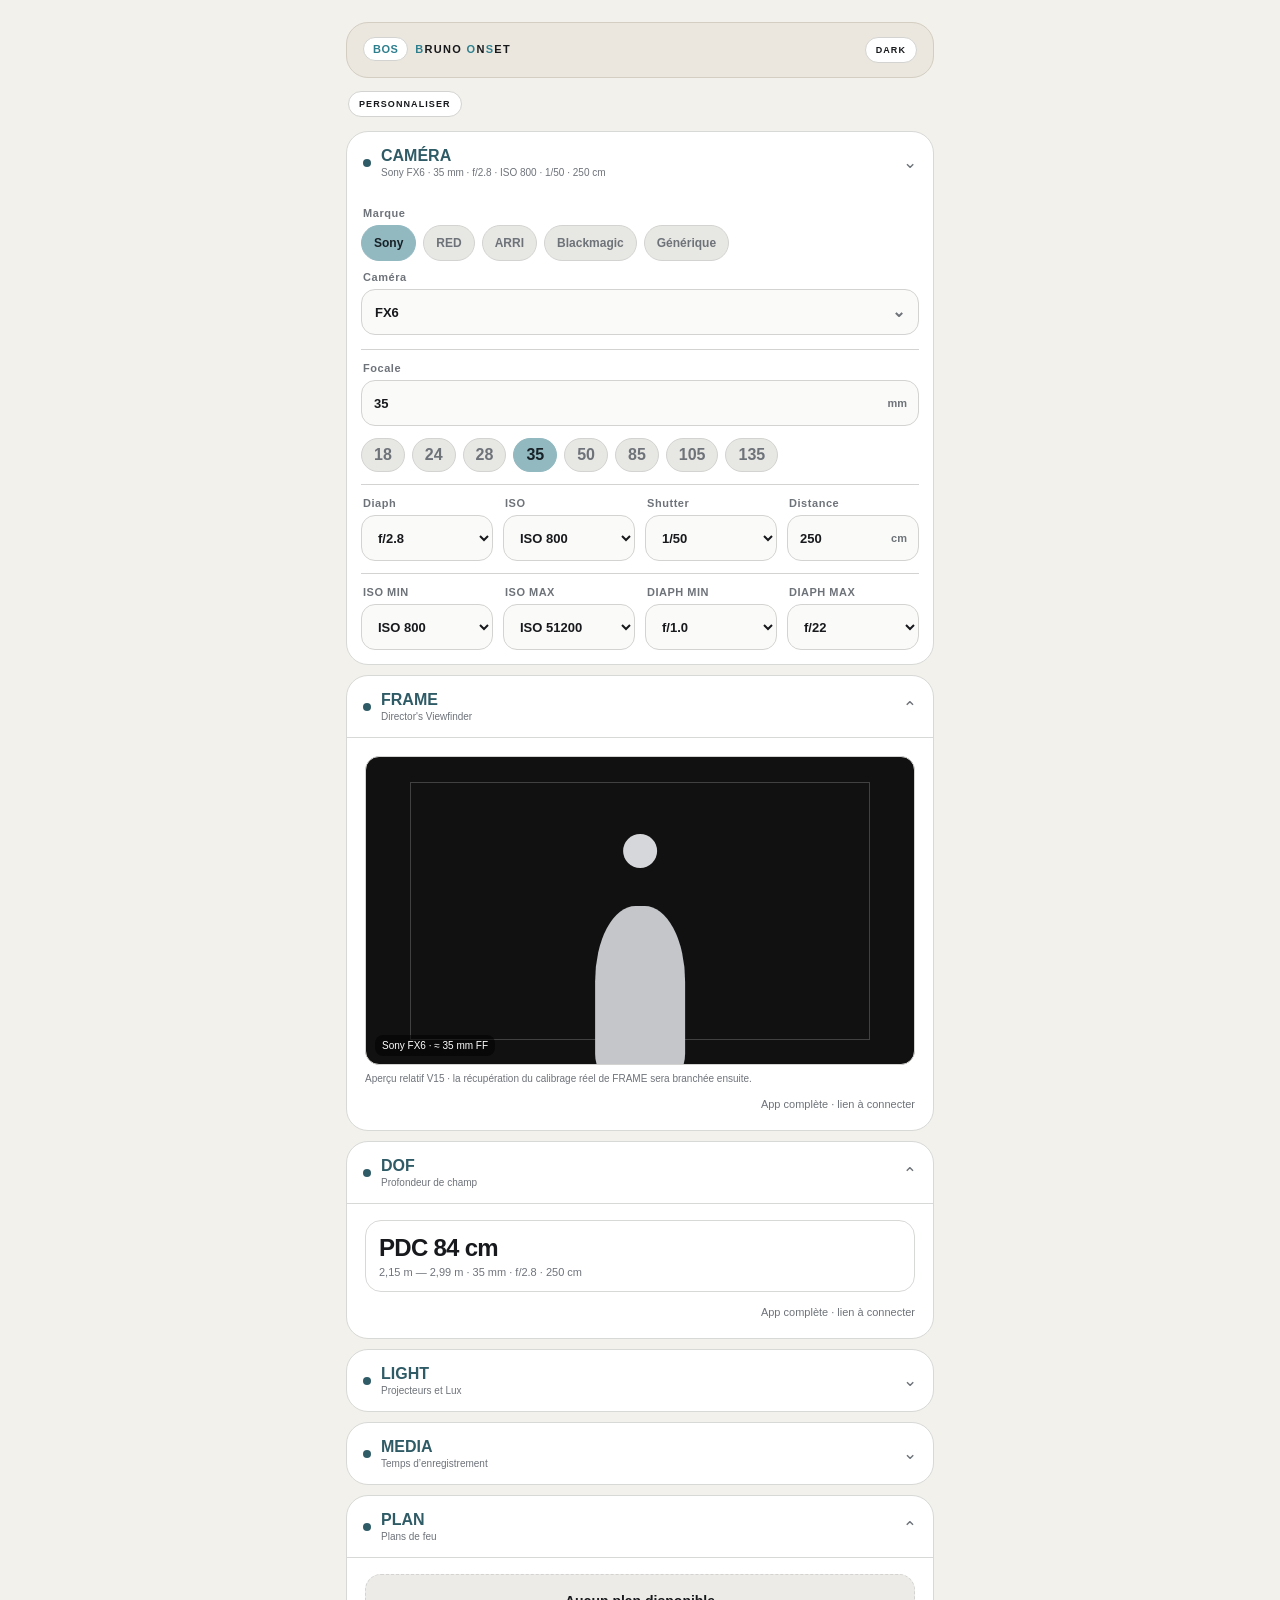
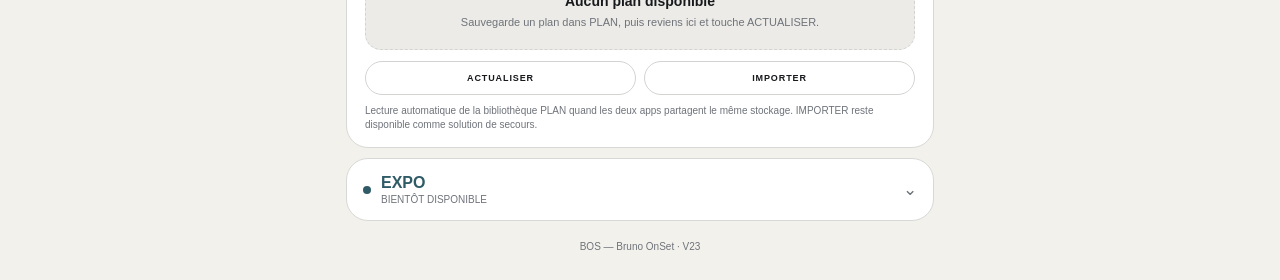
==== Cellule-test/index.html @ fc32f846 "Add files via upload" ====
<!doctype html>
<html lang="fr">
<head>
  <meta charset="utf-8" />
  <meta name="viewport" content="width=device-width,initial-scale=1,viewport-fit=cover" />
  <meta name="theme-color" content="#ffffff" />
  <meta name="apple-mobile-web-app-capable" content="yes" />
  <meta name="apple-mobile-web-app-status-bar-style" content="default" />
  <title>BOS — Bruno OnSet</title>
  <link rel="manifest" href="manifest.webmanifest" />
  <link rel="icon" href="icons/icon-192.png" />
  <link rel="stylesheet" href="style.css" />
</head>
<body>
  <main class="shell">
    <header class="topbar cardlike">
      <div class="top-inner bos-top-inner">
        <div class="top-title bos-top-title">
          <div class="tool-eyebrow bos-tool-eyebrow" aria-label="Bruno OnSet">
            <span class="eyebrow-logo" aria-hidden="true">BOS</span>
            <span class="eyebrow-brand" aria-label="Bruno OnSet"><span class="bos-letter">B</span>RUNO <span class="bos-letter">O</span>N<span class="bos-letter">S</span>ET</span>
          </div>
        </div>
        <div class="top-actions bos-top-actions">
          <button class="mode-btn" id="themeBtn" aria-label="Changer de thème" title="Thème">DARK</button>
          
        </div>
      </div>
    </header>



    <div class="utility-row bos-utility-row">
      <button class="utility-link" id="customizeBtn" type="button">PERSONNALISER</button>
    </div>
    <section class="context cardlike open" id="cameraCard">
      <button class="module-head context-head" id="cameraToggle" type="button">
        <span class="module-title"><i class="module-dot"></i><span><strong>CAMÉRA</strong><small id="cameraSummary">—</small></span></span>
        <span class="chev">⌄</span>
      </button>
      <div class="context-body">
        <div class="camera-choice">
          <span class="field-label">Marque</span>
          <div class="brand-chips" id="cameraBrandMode" aria-label="Choisir la marque"></div>

          <span class="field-label camera-model-label">Caméra</span>
          <div class="camera-select-wrap">
            <select class="camera-select" id="cameraSelect" aria-label="Choisir la caméra"></select>
          </div>
        </div>

        <div class="focal-block">
          <label><span>Focale</span><div class="unit-input"><input id="focalInput" type="number" inputmode="decimal" min="1" max="1000" step="1" value="35"><b>mm</b></div></label>
          <div class="preset-row" id="focalPresets" aria-label="Raccourcis focale"></div>
        </div>

        <div class="camera-settings-grid camera-settings-grid-4">
          <label><span>Diaph</span><select id="globalAperture"></select></label>
          <label><span>ISO</span><select id="globalIso"></select></label>
          <label><span>Shutter</span><select id="globalShutter"></select></label>
          <label><span>Distance</span><div class="unit-input"><input id="globalDistance" type="number" inputmode="decimal" min="10" step="10" value="250"><b>cm</b></div></label>
        </div>

        <div class="camera-limits-grid">
          <label><span>ISO MIN</span><select id="globalIsoMin"></select></label>
          <label><span>ISO MAX</span><select id="globalIsoMax"></select></label>
          <label><span>DIAPH MIN</span><select id="globalApertureMin"></select></label>
          <label><span>DIAPH MAX</span><select id="globalApertureMax"></select></label>
        </div>
      </div>
    </section>

    <section id="modules" class="modules" aria-live="polite"></section>

    <footer class="footer">BOS — Bruno OnSet · V23</footer>
  </main>

  <dialog id="customizeDialog" class="sheet">
    <form method="dialog" class="sheet-inner">
      <div class="sheet-head"><div><strong>Personnaliser</strong></div><button value="cancel" class="iconbtn" aria-label="Fermer">×</button></div>
      <div id="customizeList" class="custom-list"></div>
      <div class="sheet-actions"><button type="button" id="resetLayout" class="secondary">Réinitialiser</button><button value="ok" class="primary">Terminé</button></div>
    </form>
  </dialog>

  <script src="app.js" defer></script>
</body>
</html>
---- Cellule-test/style.css ----
:root{
  --bg:#f3f5f7;--panel:#fff;--panel2:#f7f8fa;--text:#101216;--muted:#6d7480;--line:#e1e5ea;
  --blue:#2f78ff;--blue-soft:#eaf2ff;--shadow:0 8px 30px rgba(20,30,45,.07);--radius:20px;
  --input:#f4f6f8;--danger:#d84b4b;
}
:root[data-theme="dark"]{
  --bg:#090b0f;--panel:#12151a;--panel2:#171b21;--text:#f6f7f9;--muted:#959ca8;--line:#282e37;
  --blue:#5b97ff;--blue-soft:#172641;--shadow:none;--input:#1a1f26;--danger:#ff6a6a;
}
*{box-sizing:border-box}html{background:var(--bg)}body{margin:0;background:var(--bg);color:var(--text);font-family:-apple-system,BlinkMacSystemFont,"Segoe UI",Roboto,Helvetica,Arial,sans-serif;min-height:100vh}
button,input,select{font:inherit;color:inherit}.shell{width:min(760px,100%);margin:0 auto;padding:14px 12px calc(32px + env(safe-area-inset-bottom))}.cardlike{background:var(--panel);border:1px solid var(--line);box-shadow:var(--shadow)}
.topbar{border-radius:24px;padding:14px 14px 14px 16px;display:flex;align-items:center;justify-content:space-between;position:sticky;top:8px;z-index:20}.brand{display:flex;align-items:center;gap:11px}.bosmark{display:flex;align-items:center;gap:1px;font-weight:900;font-size:24px;letter-spacing:-1.5px}.bosmark span{color:var(--blue)}.brandtext{display:flex;flex-direction:column;line-height:1}.brandtext strong{font-size:16px}.brandtext small{font-size:9px;color:var(--muted);letter-spacing:1.7px;margin-top:5px}.top-actions{display:flex;gap:7px}.iconbtn{border:1px solid var(--line);background:var(--panel2);width:38px;height:38px;border-radius:12px;display:grid;place-items:center;cursor:pointer;font-size:19px}.iconbtn:active{transform:scale(.97)}
.context{margin-top:12px;border-radius:var(--radius);padding:14px}.context-title{display:flex;align-items:baseline;justify-content:space-between;margin-bottom:11px}.context-title>span{font-size:18px;font-weight:800;letter-spacing:-.3px}.context-grid{display:grid;grid-template-columns:minmax(0,1.55fr) minmax(110px,.7fr);gap:10px}label>span,.field-label{display:block;color:var(--muted);font-size:11px;margin:0 0 6px 2px}select,input{width:100%;border:1px solid var(--line);background:var(--input);border-radius:13px;padding:11px 12px;outline:none;min-height:44px}select:focus,input:focus{border-color:var(--blue);box-shadow:0 0 0 3px var(--blue-soft)}.unit-input{position:relative}.unit-input input{padding-right:52px}.unit-input b{position:absolute;right:12px;top:50%;transform:translateY(-50%);font-size:12px;color:var(--muted)}
.preset-row{display:flex;gap:8px;flex-wrap:wrap;margin-top:10px}.preset-btn{border:1px solid var(--line);background:var(--panel2);height:36px;min-width:42px;padding:0 12px;border-radius:999px;cursor:pointer;font-weight:700}.preset-btn.active{background:rgba(47,120,255,.25);border-color:transparent;color:var(--text)}
.modules{display:flex;flex-direction:column;gap:10px;margin-top:10px}.module{background:var(--panel);border:1px solid var(--line);border-radius:var(--radius);overflow:hidden;box-shadow:var(--shadow)}.module-head{width:100%;display:flex;align-items:center;justify-content:space-between;padding:14px 15px;border:0;background:transparent;cursor:pointer}.module-title{display:flex;align-items:center;gap:10px;text-align:left}.module-dot{width:8px;height:8px;border-radius:50%;background:var(--blue)}.module-title strong{font-size:15px}.module-title small{display:block;color:var(--muted);font-size:10px;margin-top:2px}.chev{color:var(--muted);font-size:17px;transition:.18s transform}.module.open .chev{transform:rotate(180deg)}.module-body{display:none;border-top:1px solid var(--line);padding:14px}.module.open .module-body{display:block}.grid2{display:grid;grid-template-columns:1fr 1fr;gap:10px}.resultbox{margin-top:12px;background:var(--panel2);border:1px solid var(--line);border-radius:16px;padding:13px}.result-main{font-size:22px;font-weight:800;letter-spacing:-.4px}.result-sub{font-size:12px;color:var(--muted);margin-top:4px}.app-link{display:flex;justify-content:flex-end;margin-top:10px}.app-link button{border:0;background:none;color:var(--muted);font-size:11px;padding:4px 0}.app-link button.ready{color:var(--blue);cursor:pointer}
.expo-row{display:grid;grid-template-columns:58px 1fr;gap:9px;align-items:end;margin-bottom:9px}.role-pill{height:44px;border-radius:13px;border:1px solid var(--line);background:var(--panel2);font-size:15px;font-weight:800;cursor:pointer}.role-pill[data-role="auto"]{background:var(--blue);border-color:var(--blue);color:white}.role-pill[data-role="manual"]{border-color:var(--blue);color:var(--blue)}.expo-control select:disabled{opacity:.68}.basebar{display:flex;gap:9px;margin-top:12px}.primary,.secondary{border-radius:13px;padding:11px 14px;min-height:43px;font-weight:700;border:1px solid var(--line);cursor:pointer}.primary{background:var(--blue);border-color:var(--blue);color:white}.secondary{background:var(--panel2)}.basebar button{flex:1}.base-note{font-size:11px;color:var(--muted);margin-top:9px;line-height:1.4}
.frame-preview{position:relative;aspect-ratio:16/9;background:#111;border-radius:14px;overflow:hidden;margin-top:2px;border:1px solid var(--line)}.frame-safe{position:absolute;inset:8%;border:1px solid rgba(255,255,255,.2)}.subject{position:absolute;left:50%;bottom:-3%;transform:translateX(-50%);width:58px;height:78%;transition:.18s width}.subject:before{content:"";position:absolute;width:38%;aspect-ratio:1;border-radius:50%;background:#d6d7da;left:31%;top:0}.subject:after{content:"";position:absolute;width:100%;height:70%;border-radius:45% 45% 12% 12%;background:#c4c6ca;left:0;bottom:0}.frame-meta{position:absolute;left:9px;bottom:8px;color:white;font-size:10px;background:rgba(0,0,0,.55);padding:5px 7px;border-radius:8px}.warning{margin-top:8px;font-size:10px;color:var(--muted)}
.light-status{display:flex;gap:6px;flex-wrap:wrap;margin-top:9px}.pill{border:1px solid var(--line);border-radius:999px;padding:6px 8px;font-size:10px;color:var(--muted);background:var(--panel2)}.luxgrid{display:grid;grid-template-columns:1fr 1fr;gap:8px;margin-top:10px}.luxbox{border-radius:14px;border:1px solid var(--line);background:var(--panel2);padding:12px}.luxbox small{color:var(--muted);font-size:10px}.luxbox strong{display:block;font-size:18px;margin-top:3px}.iso-mini{margin-top:6px;font-size:11px;color:var(--muted);font-weight:700}.demo{font-size:10px;color:var(--muted);margin-top:9px;line-height:1.35}
.segmented{display:flex;gap:6px;margin-top:8px}.seg{border:1px solid var(--line);background:var(--panel2);border-radius:999px;padding:7px 10px;min-height:34px;cursor:pointer;font-size:12px;font-weight:700}.seg.active{background:rgba(47,120,255,.25);border-color:transparent}.segmented.compact .seg{padding:7px 12px}.media-grid .segmented{justify-content:flex-start}
.sheet{width:min(540px,calc(100% - 20px));border:0;padding:0;border-radius:22px;background:var(--panel);color:var(--text);box-shadow:0 25px 90px rgba(0,0,0,.35)}.sheet::backdrop{background:rgba(0,0,0,.5);backdrop-filter:blur(3px)}.sheet-inner{padding:16px}.sheet-head{display:flex;justify-content:space-between;align-items:center}.sheet-head>div{display:flex;flex-direction:column}.sheet-head strong{font-size:18px}.sheet-head small{font-size:11px;color:var(--muted);margin-top:3px}.custom-list{margin-top:16px;display:flex;flex-direction:column;gap:7px}.custom-item{display:grid;grid-template-columns:42px 1fr 40px 40px;align-items:center;gap:7px;border:1px solid var(--line);background:var(--panel2);border-radius:14px;padding:7px}.custom-item input{width:20px;height:20px;min-height:auto}.custom-name{font-weight:700;font-size:13px}.movebtn{height:34px;border-radius:10px;border:1px solid var(--line);background:var(--panel);cursor:pointer}.sheet-actions{display:flex;gap:8px;margin-top:14px}.sheet-actions>*{flex:1}.footer{text-align:center;color:var(--muted);font-size:10px;padding:20px 0 4px}
@media(max-width:520px){.shell{padding-left:9px;padding-right:9px}.topbar{top:5px}.context-grid{grid-template-columns:1.5fr .7fr}.expo-row{grid-template-columns:54px 1fr}.module-body{padding:12px}.brandtext strong{font-size:15px}.preset-row{gap:7px}.preset-btn{min-width:40px;height:34px;padding:0 10px}.luxgrid{grid-template-columns:1fr}.grid2{grid-template-columns:1fr}.context-title>span{font-size:17px}}
@media(min-width:700px){.shell{padding-top:20px}.module-body{padding:16px 18px}.topbar{top:12px}}

.expo-info{display:flex;justify-content:space-between;align-items:flex-end;gap:10px;padding:0 0 10px 0}.expo-info strong{display:block;font-size:11px;color:var(--muted);font-weight:700}.expo-info span{display:block;font-size:18px;font-weight:800;letter-spacing:-.3px;margin-top:2px}.expo-info small{font-size:10px;color:var(--muted);text-align:right;max-width:42%}.role-pill{font-size:14px}.role-pill[data-role="auto"]{background:var(--blue);border-color:var(--blue);color:white}.role-pill[data-role="manual"]{background:var(--panel2);border-color:var(--line);color:var(--text)}


/* V5 — choix caméra identique à EXPO : marque puis modèle */
.camera-choice{margin-bottom:14px}
.brand-chips{display:flex;gap:7px;flex-wrap:wrap;margin-bottom:10px}
.brand-chips button{border:1px solid var(--line);background:var(--panel2);color:var(--text);min-height:36px;padding:0 12px;border-radius:999px;font-weight:850;font-size:12px;cursor:pointer}
.brand-chips button.active{background:var(--blue);border-color:var(--blue);color:#fff}
.camera-model-label{display:block;margin-top:2px;margin-bottom:6px}
.camera-select-wrap{position:relative;width:100%}
.camera-select-wrap::after{content:"⌄";position:absolute;right:14px;top:50%;transform:translateY(-55%);color:var(--muted);font-size:16px;font-weight:900;pointer-events:none}
.camera-select{width:100%;min-width:0;height:46px;appearance:none;-webkit-appearance:none;border:1px solid var(--line);border-radius:14px;background:var(--input);color:var(--text);padding:0 42px 0 13px;font:inherit;font-size:13px;font-weight:850;outline:none;white-space:nowrap;overflow:hidden;text-overflow:ellipsis}
.camera-select:focus{border-color:var(--blue);box-shadow:0 0 0 3px var(--blue-soft)}
.camera-select option{background:var(--panel);color:var(--text)}
.focal-block{padding-top:12px;border-top:1px solid var(--line)}
@media(max-width:520px){.brand-chips{gap:6px}.brand-chips button{min-height:34px;padding:0 10px;font-size:11px}.camera-select{font-size:12px}}

.db-source{font-size:10px;color:var(--muted);margin-top:7px}.db-source[data-source="remote"]{color:var(--blue)}

.expo-row.limit-error .expo-control>span{color:var(--danger);font-weight:800}
.expo-row select.limit-error-value,.expo-row select.limit-error-value:disabled{opacity:1!important;color:var(--danger)!important;border-color:var(--danger)!important;background:color-mix(in srgb,var(--danger) 8%,var(--input))!important;font-weight:800}
.expo-warning{margin-top:9px;border:1px solid color-mix(in srgb,var(--danger) 45%,var(--line));background:color-mix(in srgb,var(--danger) 8%,var(--panel2));color:var(--danger);border-radius:12px;padding:9px 10px;font-size:11px;font-weight:700;line-height:1.4}


/* V9 — réglages caméra globaux + EXPO lié */
.camera-settings-grid{display:grid;grid-template-columns:repeat(3,minmax(0,1fr));gap:10px;margin-top:12px;padding-top:12px;border-top:1px solid var(--line)}
.dof-only{margin-top:0}
.expo-aperture-mode{display:flex;align-items:center;justify-content:space-between;gap:12px;border:1px solid var(--line);background:var(--panel2);border-radius:14px;padding:10px 11px;margin-bottom:11px}
.expo-aperture-mode>div:first-child strong{display:block;font-size:12px}
.expo-aperture-mode>div:first-child small{display:block;color:var(--muted);font-size:10px;margin-top:2px}
.iso-bounds{margin-bottom:11px}
.iso-bounds label>span{font-weight:800;letter-spacing:.5px}
.expo-simple-rows{display:flex;flex-direction:column;gap:9px}
.expo-simple-row>span{font-size:11px;color:var(--muted);margin:0 0 6px 2px;display:block}
.expo-simple-row.limit-error>span{color:var(--danger);font-weight:800}
#globalAperture.limit-error-value{opacity:1!important;color:var(--danger)!important;border-color:var(--danger)!important;background:color-mix(in srgb,var(--danger) 8%,var(--input))!important;font-weight:800}
@media(max-width:520px){.camera-settings-grid{grid-template-columns:repeat(3,minmax(0,1fr));gap:7px}.camera-settings-grid select,.camera-settings-grid input{font-size:12px;padding-left:8px;padding-right:8px}.camera-settings-grid .unit-input input{padding-right:34px}.camera-settings-grid .unit-input b{right:8px;font-size:10px}.expo-aperture-mode{align-items:flex-start;flex-direction:column}.expo-aperture-mode .segmented{width:100%}.expo-aperture-mode .seg{flex:1}.iso-bounds{grid-template-columns:1fr 1fr!important}}

.camera-limits-grid{display:grid;grid-template-columns:repeat(4,minmax(0,1fr));gap:10px;margin-top:12px;padding-top:12px;border-top:1px solid var(--line)}
.camera-limits-grid label>span{font-weight:800;letter-spacing:.5px}
@media(max-width:520px){.camera-limits-grid{grid-template-columns:1fr 1fr}}


/* V11 — verrouillage EXPO */
.expo-lock-row{display:grid;grid-template-columns:48px minmax(0,1fr);gap:9px;align-items:end}
.expo-lock-btn{width:48px;height:44px;border:1px solid var(--line);border-radius:13px;background:var(--panel2);display:grid;place-items:center;cursor:pointer;font-size:17px;line-height:1;opacity:.55}
.expo-lock-btn.active{opacity:1;background:var(--blue-soft);border-color:var(--blue);color:var(--blue)}
.expo-lock-btn:active{transform:scale(.97)}
.expo-lock-row.locked select:disabled{opacity:.58;cursor:not-allowed}
.expo-lock-row.limit-error .expo-simple-row>span{color:var(--danger);font-weight:800}
.expo-lock-row.limit-error select.limit-error-value,.expo-lock-row.limit-error select.limit-error-value:disabled{opacity:1!important;color:var(--danger)!important;border-color:var(--danger)!important;background:color-mix(in srgb,var(--danger) 8%,var(--input))!important;font-weight:800}
.context select:disabled{opacity:.58;cursor:not-allowed}
@media(max-width:520px){.expo-lock-row{grid-template-columns:44px minmax(0,1fr)}.expo-lock-btn{width:44px}}

/* V12 — shutter caméra + reset EXPO */
.expo-toolbar{display:flex;justify-content:flex-end;margin-bottom:10px}.expo-reset-btn{min-height:36px;padding:7px 11px;font-size:11px}.camera-settings-grid label>span{white-space:nowrap}


/* V13 — bulle caméra refermable + ISO global */
.context{padding:0;overflow:hidden}.context-head{padding:14px 15px}.context-head .module-title small{display:block;color:var(--muted);font-size:10px;margin-top:2px;white-space:nowrap;overflow:hidden;text-overflow:ellipsis;max-width:100%}.context-body{display:none;padding:14px}.context.open .context-body{display:block}.camera-settings-grid-4{grid-template-columns:repeat(4,minmax(0,1fr))}@media(max-width:520px){.camera-settings-grid-4{grid-template-columns:repeat(2,minmax(0,1fr))}.context-head .module-title small{max-width:220px}}

/* V14 — conseils LIGHT basés sur les réglages caméra */
.iso-mini[data-status="bright"]{color:var(--blue)}
.iso-mini[data-status="dark"]{color:var(--danger)}


/* V15 — EXPO reprend la bulle CALCUL de BOS EXPO V3.42 */
.expo-calc-block{
  margin:0;
  padding:12px;
  border:1px solid var(--line);
  border-radius:16px;
  background:var(--panel2);
}
.expo-calc-head{display:flex;align-items:flex-start;justify-content:space-between;gap:10px;margin-bottom:9px}
.expo-calc-kicker{color:var(--blue);font-size:9px;line-height:1.1;letter-spacing:.14em;font-weight:900}
.expo-calc-note{margin-top:3px;color:var(--muted);font-size:9px;line-height:1.35}
.expo-ref-btn{min-width:70px;min-height:28px;padding:0 11px;border:1px solid var(--line);border-radius:999px;background:var(--panel);color:var(--text);font-size:10px;font-weight:850;cursor:pointer}
.expo-ref-btn:active{transform:scale(.97)}
.expo-calc-grid{display:grid;grid-template-columns:repeat(4,minmax(0,1fr));gap:7px}
.expo-calc-item{min-width:0;display:flex;flex-direction:column;align-items:stretch;gap:5px}
.expo-calc-lock{align-self:center;width:27px;height:27px;display:inline-flex;align-items:center;justify-content:center;border:1px solid var(--line);border-radius:999px;background:var(--panel);color:var(--muted);cursor:pointer;padding:0;transition:background .15s ease,border-color .15s ease,color .15s ease,transform .15s ease}
.expo-calc-lock:active{transform:scale(.95)}
.expo-calc-lock svg{width:14px;height:14px;fill:none;stroke:currentColor;stroke-width:1.9;stroke-linecap:round;stroke-linejoin:round}
.expo-calc-lock.active{background:var(--blue);border-color:var(--blue);color:#fff}
.expo-calc-value{min-width:0;border:1px solid var(--line);border-radius:12px;background:var(--panel);color:var(--text);padding:8px 8px 9px;text-align:left;cursor:pointer;position:relative}
.expo-calc-value>span{display:block;color:var(--muted);font-size:8px;font-weight:750;margin:0 0 4px 0}
.expo-calc-value select{width:100%;min-width:0;min-height:auto;height:auto;border:0!important;border-radius:0;background:transparent!important;padding:0!important;box-shadow:none!important;appearance:none;-webkit-appearance:none;font-size:11px;line-height:1.15;font-weight:900;color:var(--text);white-space:nowrap;overflow:hidden;text-overflow:ellipsis;cursor:pointer}
.expo-calc-item.locked .expo-calc-value{border-color:var(--blue)}
.expo-calc-item.locked .expo-calc-value select:disabled{opacity:1;color:var(--text);cursor:not-allowed;-webkit-text-fill-color:var(--text)}
.expo-calc-item.limit-error .expo-calc-value{border-color:var(--danger);background:color-mix(in srgb,var(--danger) 8%,var(--panel))}
.expo-calc-item.limit-error .expo-calc-value>span,.expo-calc-item.limit-error .expo-calc-value select{color:var(--danger)!important;-webkit-text-fill-color:var(--danger);font-weight:900}
.expo-priority-note{margin-top:10px;color:var(--muted);font-size:9px;line-height:1.35}
.expo-calc-summary{margin-top:10px;font-size:9px;line-height:1.4;color:var(--muted);font-weight:700}
.expo-calc-summary.is-ok{color:var(--blue)}
.expo-calc-summary.is-warning{color:var(--danger)}
@media(max-width:560px){
  .expo-calc-grid{grid-template-columns:1fr 1fr;gap:8px 7px}
  .expo-calc-lock{width:26px;height:26px}
  .expo-calc-value{padding:8px}
  .expo-calc-value select{font-size:11px}
}


/* V16 — DA alignée sur EXPO V3.43 + correction priorité EXPO */
:root{
  --bg:#F3F1EC;--panel:#FFFFFF;--panel2:#ECEBE7;--text:#17191C;--muted:#6E737A;
  --line:#D3D4D1;--blue:#2F5B66;--blue-soft:rgba(47,91,102,.14);--shadow:none;--radius:22px;
  --input:#FAFAF8;--danger:#C94B4B;--header-bg:#EBE7DE;--header-border:#D3CDC2;--card-border:#D7D9D6;
  --chip-bg:#E7E7E3;--chip-active-bg:#92B8C0;--chip-active-text:#182126;
}
:root[data-theme="dark"]{
  --bg:#0B0C0E;--panel:#15171A;--panel2:#1C1F23;--text:#F3F3F0;--muted:#94989F;
  --line:#30343A;--blue:#2F5B66;--blue-soft:rgba(47,91,102,.22);--shadow:none;--input:#0F1113;--danger:#FF6A6A;
  --header-bg:#111418;--header-border:#25292E;--card-border:#25292E;--chip-bg:#1C1F23;--chip-active-bg:#2F5B66;--chip-active-text:#F3F3F0;
}
html,body{font-family:-apple-system,BlinkMacSystemFont,"SF Pro Display","Inter","Roboto","Segoe UI",sans-serif}
.shell{width:min(620px,100%);padding:calc(18px + env(safe-area-inset-top)) 16px calc(24px + env(safe-area-inset-bottom))}
.cardlike,.module,.context,.sheet{border:1px solid var(--card-border);box-shadow:none}
.topbar{background:var(--header-bg);border:1px solid var(--header-border);border-radius:22px;padding:14px 16px 15px;position:static;margin-bottom:18px}
.brand{align-items:flex-start;gap:10px}.bosmark{font-size:19px;letter-spacing:-1.2px}.bosmark span{color:var(--blue)}
.brandtext strong{font-size:18px;letter-spacing:-.02em}.brandtext small{font-size:10px;letter-spacing:.16em;margin-top:6px;color:var(--muted);font-weight:800}
.iconbtn{border-radius:999px;width:34px;height:34px;background:var(--panel);border:1px solid var(--line);font-size:16px}
.context,.module{border-radius:22px}.module-head{padding:15px 16px}.module-body{border-top:1px solid var(--card-border)}
.module-title strong{font-size:16px}.module-title small{font-size:10px}.module-dot{background:var(--blue)}
label>span,.field-label{font-size:11px;font-weight:800;letter-spacing:.05em;color:var(--muted)}
select,input{min-height:46px;border:1px solid var(--line);background:var(--input);border-radius:14px;padding:0 12px;font-size:13px;font-weight:850}
select:focus,input:focus{border-color:var(--blue);box-shadow:0 0 0 2px var(--blue-soft)}
.unit-input input{padding-right:44px}.unit-input b{font-size:11px}
.preset-row{gap:7px;padding-top:2px}.preset-btn,.brand-chips button,.seg{border:1px solid var(--line);background:var(--chip-bg);color:var(--muted);border-radius:999px;font-weight:800}
.preset-btn{height:34px;min-width:40px}.preset-btn.active,.brand-chips button.active,.seg.active{background:var(--chip-active-bg);border-color:var(--chip-active-bg);color:var(--chip-active-text)}
.camera-select,.camera-select-wrap select{height:46px;background:var(--input);border-radius:14px;border:1px solid var(--line)}
.resultbox,.luxbox,.expo-calc-block{border:1px solid var(--card-border);background:var(--panel)}
.result-main{font-size:24px;letter-spacing:-.03em}.result-sub{font-size:11px}
.pill{background:var(--panel2);border:1px solid var(--line);font-size:10px}.demo,.db-source,.warning,.footer{color:var(--muted)}
.expo-calc-block{padding:16px;border-radius:18px;background:var(--panel2)}
.expo-calc-head{margin-bottom:12px}.expo-calc-kicker{color:var(--blue);font-size:10px;letter-spacing:.16em}.expo-calc-note{font-size:10px;color:var(--muted)}
.expo-ref-btn{border:1px solid var(--line);background:var(--panel);border-radius:999px;min-height:30px;padding:0 12px;font-size:10px;font-weight:900}
.expo-calc-grid{gap:10px}.expo-calc-lock{width:31px;height:31px;background:var(--panel2);border-color:var(--line)}
.expo-calc-lock.active{background:var(--chip-active-bg);border-color:var(--chip-active-bg);color:var(--chip-active-text)}
.expo-calc-value{border-radius:14px;padding:10px 10px 11px;background:var(--panel);border:1px solid var(--card-border)}
.expo-calc-value>span{font-size:9px;color:var(--muted);font-weight:800;margin-bottom:6px}.expo-calc-value select{font-size:13px;font-weight:900}
.expo-priority-note,.expo-calc-summary,.expo-warning{font-size:10px}
.expo-calc-summary.is-ok{color:var(--blue)}
.secondary,.primary{border-radius:999px;min-height:34px;padding:7px 12px;font-size:10px;letter-spacing:.08em;font-weight:900}
.secondary{background:var(--panel);border:1px solid var(--line)}.primary{background:var(--blue);border-color:var(--blue)}
.custom-item{background:var(--panel2);border:1px solid var(--card-border)}
.context-head .module-title small{font-size:10px}
@media(max-width:560px){
  .shell{padding-left:12px;padding-right:12px}
  .topbar{margin-bottom:14px}
  .expo-calc-grid{grid-template-columns:1fr 1fr}
}


/* V17 — entête alignée sur EXPO + titres de bulles en bleu */
.topbar{padding:14px 16px 16px;border-radius:22px}
.bos-top-inner{width:100%;display:flex;align-items:flex-start;justify-content:space-between;gap:14px}
.bos-top-title{display:flex;flex-direction:column;gap:8px}
.tool-eyebrow,.bos-tool-eyebrow{display:flex;align-items:center;gap:9px;font-size:11px;letter-spacing:.12em;font-weight:850}
.eyebrow-logo{display:inline-flex;align-items:center;justify-content:center;min-width:48px;height:28px;padding:0 11px;border-radius:999px;background:var(--panel);border:1px solid var(--line);color:var(--blue);font-weight:900;letter-spacing:.06em}
.eyebrow-brand{font-size:13px;letter-spacing:.18em;font-weight:900;color:var(--text)}
.bos-letter{color:var(--blue)}
.bos-top-title h1{margin:0;font-size:24px;line-height:1;font-weight:900;letter-spacing:-.03em;color:var(--text)}
.bos-top-actions{display:flex;gap:8px;align-items:flex-start}
.mode-btn{border:1px solid var(--line);background:var(--panel);color:var(--text);border-radius:999px;padding:0 14px;min-height:36px;font-size:11px;letter-spacing:.14em;font-weight:900;cursor:pointer}
.mode-btn-icon{min-width:36px;padding:0;display:grid;place-items:center;font-size:16px;letter-spacing:0}
.brand,.brandtext,.bosmark{display:none!important}
.module-title strong,.context-head .module-title strong{color:var(--blue)!important}
.module-title small{color:var(--muted)}
@media(max-width:560px){
  .topbar{padding:12px 14px 14px}
  .eyebrow-logo{min-width:44px;height:26px;padding:0 10px;font-size:11px}
  .eyebrow-brand{font-size:12px;letter-spacing:.16em}
  .bos-top-title h1{font-size:20px}
  .mode-btn{min-height:34px;padding:0 12px;font-size:10px}
  .mode-btn-icon{min-width:34px}
}


/* V18 — bouton thème et personnaliser plus proches d'EXPO */
.mode-btn{background:var(--panel);border:1px solid var(--line);color:var(--text);border-radius:999px;min-height:34px;padding:0 14px;font-size:10px;letter-spacing:.16em;font-weight:900}
.customize-btn{padding:0 16px;letter-spacing:.08em;font-size:10px}
.sheet-head strong{font-size:18px}.sheet-head small{display:none}
@media(max-width:560px){
  .customize-btn{padding:0 14px;font-size:10px}
}


/* V19 — entête reprise au plus près d'EXPO V3.44 + bouton personnaliser sous l'entête */
.app,.shell{max-width:620px;margin:0 auto;padding:calc(22px + env(safe-area-inset-top)) 16px calc(24px + env(safe-area-inset-bottom))}
.topbar{background:var(--header-bg);border:1px solid var(--header-border);border-radius:22px;padding:14px 16px 15px;margin-bottom:14px;position:static}
.top-inner,.bos-top-inner{width:100%;display:flex;align-items:flex-start;justify-content:space-between;gap:14px}
.top-title,.bos-top-title{min-width:0}
.tool-eyebrow,.bos-tool-eyebrow{display:flex;align-items:center;gap:7px;font-size:11px;letter-spacing:.12em;font-weight:850;white-space:nowrap;text-decoration:none;color:inherit}
.eyebrow-logo{display:inline-flex;align-items:center;justify-content:center;min-width:40px;height:24px;padding:0 9px;border-radius:999px;background:var(--panel);border:1px solid var(--line);color:#2E7F8E;font-size:11px;font-weight:900;letter-spacing:.04em;line-height:1;flex:0 0 auto}
.eyebrow-brand{font-weight:900;color:var(--text);font-size:11px;letter-spacing:.12em}.bos-letter{color:#2E7F8E}
.topbar h1,.bos-top-title h1{font-size:27px;line-height:1.05;margin:10px 0 0;letter-spacing:-.03em;font-weight:900;color:var(--text)}
.mode-btn{border:1px solid var(--line);background:var(--panel);color:var(--text);border-radius:999px;padding:7px 10px;min-height:auto;font-size:9px;letter-spacing:.12em;font-weight:900;white-space:nowrap}
.bos-top-actions{display:flex;gap:8px;align-items:flex-start}
.bos-utility-row,.utility-row{display:flex;align-items:center;gap:7px;margin:-1px 0 14px;padding:0 2px}
.utility-link{border:1px solid var(--line);background:var(--panel);color:var(--text);border-radius:999px;padding:7px 10px;font-size:9px;letter-spacing:.12em;font-weight:900;white-space:nowrap}
.utility-link:hover,.mode-btn:hover{border-color:var(--accent)}
.iconbtn{border:1px solid var(--line);background:var(--panel2);color:var(--text);width:31px;height:31px;border-radius:50%;font-weight:800;font-size:16px}
.sheet-head{display:flex;justify-content:space-between;align-items:center}
.brand,.brandtext,.bosmark,.customize-btn,.mode-btn-icon{display:none!important}
@media(max-width:380px){.app,.shell{padding-left:12px;padding-right:12px}.topbar h1,.bos-top-title h1{font-size:24px}}


/* V20 — entête compact : suppression du grand titre Bruno OnSet */
.bos-top-title{gap:0}
.topbar{padding-top:14px;padding-bottom:14px}


/* V23 — module PLAN + EXPO en attente */
.plan-nav-row{display:grid;grid-template-columns:38px minmax(0,1fr) 38px;gap:8px;align-items:end}
.plan-select-label{min-width:0}.plan-select-label select{font-weight:850}
.plan-nav-btn{width:38px;height:46px;border:1px solid var(--line);background:var(--panel2);color:var(--text);border-radius:14px;font-size:25px;line-height:1;cursor:pointer}
.plan-nav-btn:active{transform:scale(.96)}
.plan-meta{display:flex;justify-content:space-between;gap:10px;margin:9px 2px 8px;color:var(--muted);font-size:9px;letter-spacing:.08em;font-weight:800;text-transform:uppercase}
.plan-preview-wrap{overflow:hidden;border:1px solid var(--card-border);border-radius:16px;background:var(--input)}
.plan-mini-svg{display:block;width:100%;height:auto;aspect-ratio:1.61/1;background:var(--input)}
.plan-stage-bg{fill:var(--input)}
.plan-grid-small{stroke:color-mix(in srgb,var(--muted) 18%,transparent);stroke-width:1}
.plan-grid-big{stroke:color-mix(in srgb,var(--muted) 32%,transparent);stroke-width:1.4}
.plan-camera-fov{fill:color-mix(in srgb,var(--blue) 10%,transparent);stroke:color-mix(in srgb,var(--blue) 42%,transparent);stroke-width:1.5}
.plan-light-beam{fill:rgba(244,206,100,.12);stroke:rgba(201,159,40,.38);stroke-width:1.4}
:root[data-theme="dark"] .plan-light-beam{fill:rgba(255,218,120,.12);stroke:rgba(255,218,120,.34)}
.plan-object{vector-effect:non-scaling-stroke}.plan-subject circle,.plan-subject path{fill:var(--text);stroke:var(--text)}
.plan-camera rect,.plan-camera polygon{fill:var(--panel);stroke:var(--blue);stroke-width:3}
.plan-light circle{fill:var(--panel);stroke:#B58A20;stroke-width:3}.plan-light line{stroke:#B58A20;stroke-width:3}
.plan-wall{fill:var(--text);opacity:.82}.plan-window{fill:#9CC8D2;stroke:#5B8E99;stroke-width:2}.plan-door{fill:#C6A47A;stroke:#8C6D48;stroke-width:2}.plan-decor{fill:var(--panel2);stroke:var(--muted);stroke-width:2}
.plan-accessory{fill:var(--panel2);stroke:var(--blue);stroke-width:2;stroke-dasharray:7 5}
.plan-mini-label{fill:var(--text);font-size:15px;font-weight:800;paint-order:stroke;stroke:var(--input);stroke-width:4px;stroke-linejoin:round}
.plan-caption{display:flex;align-items:flex-start;justify-content:space-between;gap:12px;padding:10px 2px 0}.plan-caption strong{font-size:13px}.plan-caption span{font-size:10px;color:var(--muted);text-align:right}
.plan-actions{display:flex;gap:8px;margin-top:11px}.plan-action-btn{flex:1;min-height:34px;padding:7px 10px;font-size:9px;letter-spacing:.1em}
.plan-empty{border:1px dashed var(--line);border-radius:16px;padding:18px;text-align:center;background:var(--panel2)}.plan-empty strong{display:block;font-size:14px}.plan-empty span{display:block;color:var(--muted);font-size:11px;line-height:1.45;margin-top:6px}
.coming-soon{border:1px solid var(--card-border);border-radius:16px;background:var(--panel2);padding:18px;text-align:center}.coming-soon strong{display:block;color:var(--blue);font-size:11px;letter-spacing:.16em}.coming-soon span{display:block;color:var(--muted);font-size:11px;line-height:1.45;margin-top:7px}
@media(max-width:520px){.plan-nav-row{grid-template-columns:36px minmax(0,1fr) 36px}.plan-nav-btn{width:36px}.plan-caption{flex-direction:column;gap:3px}.plan-caption span{text-align:left}}
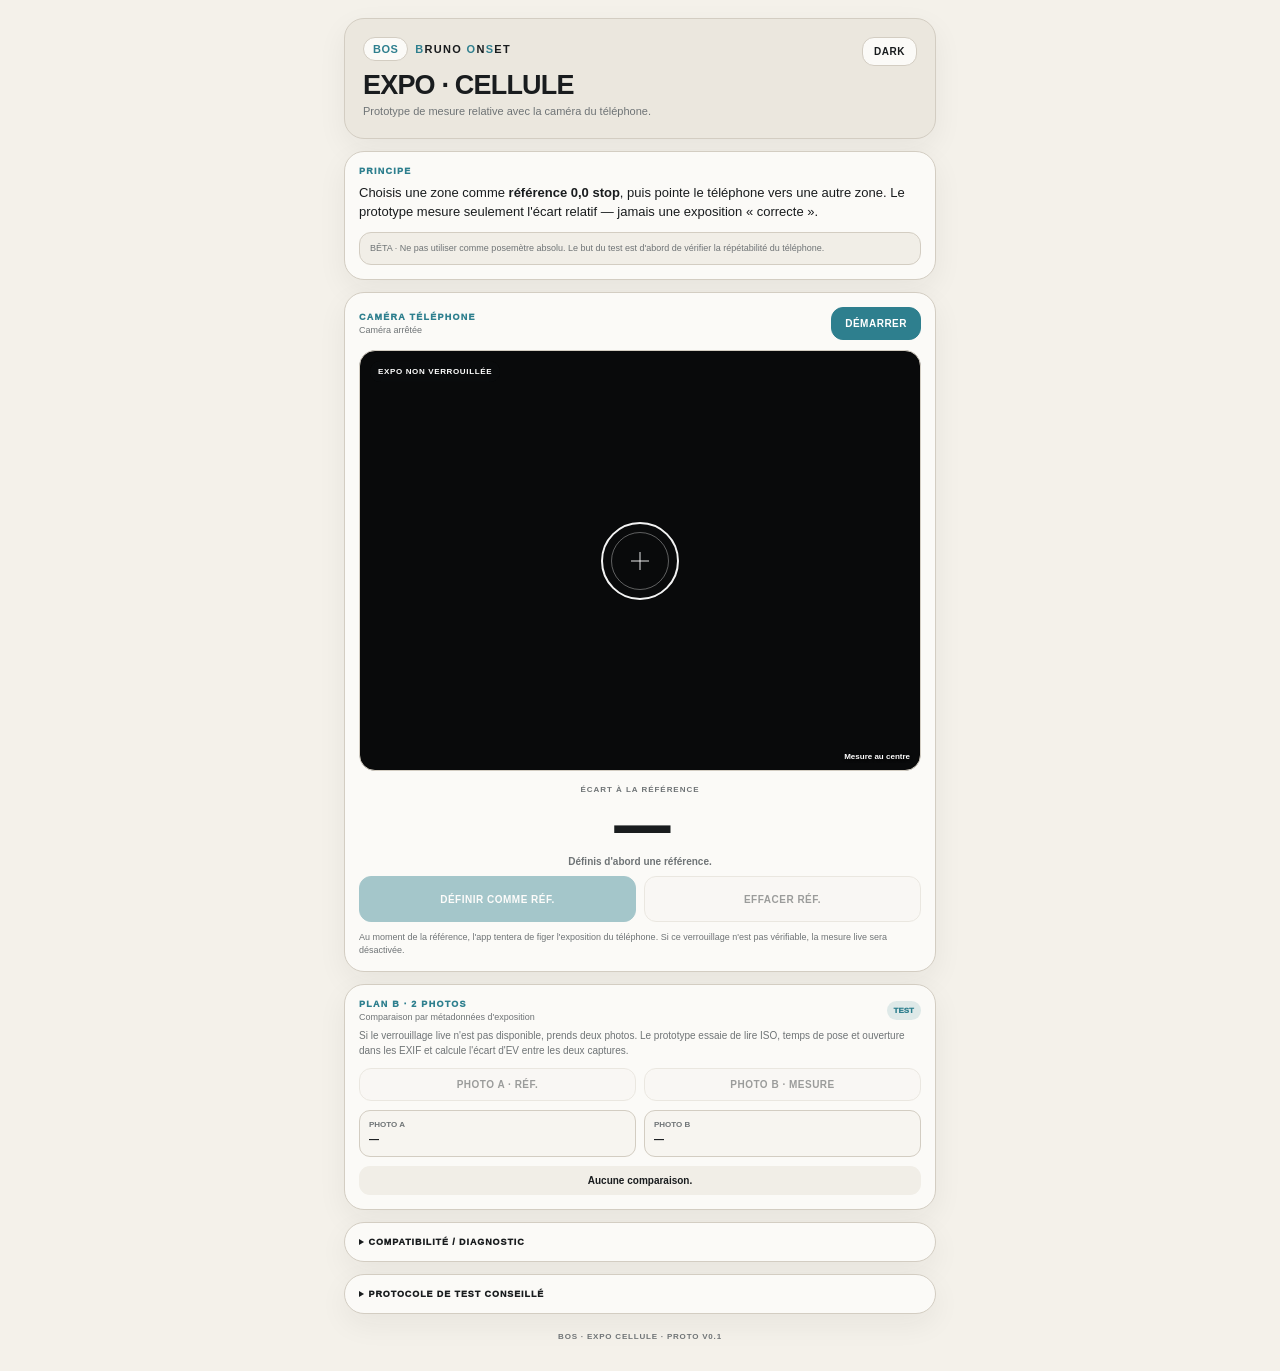
==== commit 94a46916: "Add files via upload" ====
--- a/Cellule-test/index.html
+++ b/Cellule-test/index.html
@@ -3,86 +3,116 @@
 <head>
   <meta charset="utf-8" />
   <meta name="viewport" content="width=device-width,initial-scale=1,viewport-fit=cover" />
-  <meta name="theme-color" content="#ffffff" />
+  <meta name="theme-color" content="#EBE7DE" />
   <meta name="apple-mobile-web-app-capable" content="yes" />
   <meta name="apple-mobile-web-app-status-bar-style" content="default" />
-  <title>BOS — Bruno OnSet</title>
+  <meta name="apple-mobile-web-app-title" content="CELLULE - BOS" />
+  <title>BRUNO ONSET / EXPO — Cellule relative</title>
   <link rel="manifest" href="manifest.webmanifest" />
-  <link rel="icon" href="icons/icon-192.png" />
-  <link rel="stylesheet" href="style.css" />
+  <link rel="icon" href="icon-192.png" />
+  <link rel="stylesheet" href="style.css?v=0.1" />
 </head>
 <body>
-  <main class="shell">
-    <header class="topbar cardlike">
-      <div class="top-inner bos-top-inner">
-        <div class="top-title bos-top-title">
-          <div class="tool-eyebrow bos-tool-eyebrow" aria-label="Bruno OnSet">
-            <span class="eyebrow-logo" aria-hidden="true">BOS</span>
-            <span class="eyebrow-brand" aria-label="Bruno OnSet"><span class="bos-letter">B</span>RUNO <span class="bos-letter">O</span>N<span class="bos-letter">S</span>ET</span>
-          </div>
+  <main class="app">
+    <header class="brand-card">
+      <div class="brand-top">
+        <div>
+          <div class="tool-eyebrow"><span class="eyebrow-logo">BOS</span><span class="eyebrow-brand"><span class="bos-letter">B</span>RUNO <span class="bos-letter">O</span>N<span class="bos-letter">S</span>ET</span></div>
+          <h1>EXPO · CELLULE</h1>
+          <p>Prototype de mesure relative avec la caméra du téléphone.</p>
         </div>
-        <div class="top-actions bos-top-actions">
-          <button class="mode-btn" id="themeBtn" aria-label="Changer de thème" title="Thème">DARK</button>
-          
-        </div>
+        <button id="themeBtn" class="ghost-btn" type="button">DARK</button>
       </div>
     </header>
 
-
-
-    <div class="utility-row bos-utility-row">
-      <button class="utility-link" id="customizeBtn" type="button">PERSONNALISER</button>
-    </div>
-    <section class="context cardlike open" id="cameraCard">
-      <button class="module-head context-head" id="cameraToggle" type="button">
-        <span class="module-title"><i class="module-dot"></i><span><strong>CAMÉRA</strong><small id="cameraSummary">—</small></span></span>
-        <span class="chev">⌄</span>
-      </button>
-      <div class="context-body">
-        <div class="camera-choice">
-          <span class="field-label">Marque</span>
-          <div class="brand-chips" id="cameraBrandMode" aria-label="Choisir la marque"></div>
-
-          <span class="field-label camera-model-label">Caméra</span>
-          <div class="camera-select-wrap">
-            <select class="camera-select" id="cameraSelect" aria-label="Choisir la caméra"></select>
-          </div>
-        </div>
-
-        <div class="focal-block">
-          <label><span>Focale</span><div class="unit-input"><input id="focalInput" type="number" inputmode="decimal" min="1" max="1000" step="1" value="35"><b>mm</b></div></label>
-          <div class="preset-row" id="focalPresets" aria-label="Raccourcis focale"></div>
-        </div>
-
-        <div class="camera-settings-grid camera-settings-grid-4">
-          <label><span>Diaph</span><select id="globalAperture"></select></label>
-          <label><span>ISO</span><select id="globalIso"></select></label>
-          <label><span>Shutter</span><select id="globalShutter"></select></label>
-          <label><span>Distance</span><div class="unit-input"><input id="globalDistance" type="number" inputmode="decimal" min="10" step="10" value="250"><b>cm</b></div></label>
-        </div>
-
-        <div class="camera-limits-grid">
-          <label><span>ISO MIN</span><select id="globalIsoMin"></select></label>
-          <label><span>ISO MAX</span><select id="globalIsoMax"></select></label>
-          <label><span>DIAPH MIN</span><select id="globalApertureMin"></select></label>
-          <label><span>DIAPH MAX</span><select id="globalApertureMax"></select></label>
-        </div>
-      </div>
+    <section class="panel intro-panel">
+      <div class="kicker">PRINCIPE</div>
+      <p class="lead">Choisis une zone comme <b>référence 0,0 stop</b>, puis pointe le téléphone vers une autre zone. Le prototype mesure seulement l'écart relatif — jamais une exposition « correcte ».</p>
+      <div class="warning">BÊTA · Ne pas utiliser comme posemètre absolu. Le but du test est d'abord de vérifier la répétabilité du téléphone.</div>
     </section>
 
-    <section id="modules" class="modules" aria-live="polite"></section>
+    <section class="panel camera-panel">
+      <div class="section-head">
+        <div>
+          <div class="kicker">CAMÉRA TÉLÉPHONE</div>
+          <div id="cameraState" class="subtitle">Caméra arrêtée</div>
+        </div>
+        <button id="startBtn" class="primary-btn" type="button">DÉMARRER</button>
+      </div>
 
-    <footer class="footer">BOS — Bruno OnSet · V23</footer>
+      <label class="camera-select-wrap hidden" id="cameraSelectWrap">
+        <span>OBJECTIF / CAMÉRA</span>
+        <select id="cameraSelect"></select>
+      </label>
+
+      <div class="viewer" id="viewer">
+        <video id="video" autoplay muted playsinline></video>
+        <div class="spot" aria-hidden="true"><span></span></div>
+        <div class="viewer-badge" id="lockBadge">EXPO NON VERROUILLÉE</div>
+        <div class="viewer-hint">Mesure au centre</div>
+      </div>
+      <canvas id="sampleCanvas" width="160" height="120" hidden></canvas>
+
+      <div class="live-readout">
+        <div class="live-label">ÉCART À LA RÉFÉRENCE</div>
+        <div id="stopValue" class="stop-value">—</div>
+        <div id="ratioValue" class="ratio-value">Définis d'abord une référence.</div>
+      </div>
+
+      <div class="action-grid">
+        <button id="referenceBtn" class="primary-btn large" type="button" disabled>DÉFINIR COMME RÉF.</button>
+        <button id="resetRefBtn" class="secondary-btn large" type="button" disabled>EFFACER RÉF.</button>
+      </div>
+
+      <div id="liveModeNote" class="mode-note">Au moment de la référence, l'app tentera de figer l'exposition du téléphone. Si ce verrouillage n'est pas vérifiable, la mesure live sera désactivée.</div>
+    </section>
+
+    <section class="panel photo-panel">
+      <div class="section-head compact">
+        <div>
+          <div class="kicker">PLAN B · 2 PHOTOS</div>
+          <div class="subtitle">Comparaison par métadonnées d'exposition</div>
+        </div>
+        <span class="beta-pill">TEST</span>
+      </div>
+      <p class="small-copy">Si le verrouillage live n'est pas disponible, prends deux photos. Le prototype essaie de lire ISO, temps de pose et ouverture dans les EXIF et calcule l'écart d'EV entre les deux captures.</p>
+      <div class="photo-grid">
+        <button id="photoRefBtn" class="secondary-btn" type="button" disabled>PHOTO A · RÉF.</button>
+        <button id="photoMeasureBtn" class="secondary-btn" type="button" disabled>PHOTO B · MESURE</button>
+      </div>
+      <div class="photo-results">
+        <div><span>PHOTO A</span><strong id="photoAInfo">—</strong></div>
+        <div><span>PHOTO B</span><strong id="photoBInfo">—</strong></div>
+      </div>
+      <div id="photoDelta" class="photo-delta">Aucune comparaison.</div>
+    </section>
+
+    <details class="panel diagnostics-panel">
+      <summary>COMPATIBILITÉ / DIAGNOSTIC</summary>
+      <div class="diag-grid">
+        <div><span>Mode exposition manuel</span><strong id="diagManual">—</strong></div>
+        <div><span>ISO contrôlable</span><strong id="diagIso">—</strong></div>
+        <div><span>Temps d'exposition contrôlable</span><strong id="diagTime">—</strong></div>
+        <div><span>Balance des blancs verrouillable</span><strong id="diagWb">—</strong></div>
+        <div><span>ImageCapture / photo</span><strong id="diagPhoto">—</strong></div>
+        <div><span>Réglages lus</span><strong id="diagSettings">—</strong></div>
+      </div>
+      <pre id="diagRaw"></pre>
+    </details>
+
+    <details class="panel test-panel">
+      <summary>PROTOCOLE DE TEST CONSEILLÉ</summary>
+      <ol>
+        <li>Déploie le prototype en HTTPS et ouvre-le sur le téléphone.</li>
+        <li>Pointe une surface uniforme, attends environ 1 seconde, puis fais <b>DÉFINIR COMME RÉF.</b></li>
+        <li>Sans changer de caméra du téléphone, pointe une seconde zone et note l'écart.</li>
+        <li>Pour vérifier la précision, mesure idéalement la même surface sous deux niveaux de lumière connus, ou compare avec une cellule / une caméra de référence.</li>
+        <li>Refais la mesure plusieurs fois : la répétabilité est plus importante que d'obtenir immédiatement le « bon » chiffre.</li>
+      </ol>
+    </details>
+
+    <footer>BOS · EXPO CELLULE · PROTO V0.1</footer>
   </main>
-
-  <dialog id="customizeDialog" class="sheet">
-    <form method="dialog" class="sheet-inner">
-      <div class="sheet-head"><div><strong>Personnaliser</strong></div><button value="cancel" class="iconbtn" aria-label="Fermer">×</button></div>
-      <div id="customizeList" class="custom-list"></div>
-      <div class="sheet-actions"><button type="button" id="resetLayout" class="secondary">Réinitialiser</button><button value="ok" class="primary">Terminé</button></div>
-    </form>
-  </dialog>
-
-  <script src="app.js" defer></script>
+  <script src="app.js?v=0.1"></script>
 </body>
 </html>
--- a/Cellule-test/style.css
+++ b/Cellule-test/style.css
@@ -1,263 +1,13 @@
-
 :root{
-  --bg:#f3f5f7;--panel:#fff;--panel2:#f7f8fa;--text:#101216;--muted:#6d7480;--line:#e1e5ea;
-  --blue:#2f78ff;--blue-soft:#eaf2ff;--shadow:0 8px 30px rgba(20,30,45,.07);--radius:20px;
-  --input:#f4f6f8;--danger:#d84b4b;
+  --bg:#F4F1EA;--panel:#FBFAF7;--panel2:#F1EEE7;--header:#EBE7DE;--field:#F7F5F0;
+  --text:#191C1E;--muted:#6F7476;--line:#D3CDC2;--accent:#2E7F8E;--accent-soft:rgba(46,127,142,.14);
+  --ok:#2E7F8E;--warn:#A85B43;--shadow:0 10px 30px rgba(30,30,30,.06)
 }
-:root[data-theme="dark"]{
-  --bg:#090b0f;--panel:#12151a;--panel2:#171b21;--text:#f6f7f9;--muted:#959ca8;--line:#282e37;
-  --blue:#5b97ff;--blue-soft:#172641;--shadow:none;--input:#1a1f26;--danger:#ff6a6a;
+body.dark{
+  --bg:#101214;--panel:#171A1C;--panel2:#1E2225;--header:#171A1C;--field:#202427;
+  --text:#F2F1ED;--muted:#A6AAAC;--line:#343A3E;--accent:#6FA9B4;--accent-soft:rgba(111,169,180,.15);
+  --ok:#79B5BF;--warn:#D38870;--shadow:none
 }
-*{box-sizing:border-box}html{background:var(--bg)}body{margin:0;background:var(--bg);color:var(--text);font-family:-apple-system,BlinkMacSystemFont,"Segoe UI",Roboto,Helvetica,Arial,sans-serif;min-height:100vh}
-button,input,select{font:inherit;color:inherit}.shell{width:min(760px,100%);margin:0 auto;padding:14px 12px calc(32px + env(safe-area-inset-bottom))}.cardlike{background:var(--panel);border:1px solid var(--line);box-shadow:var(--shadow)}
-.topbar{border-radius:24px;padding:14px 14px 14px 16px;display:flex;align-items:center;justify-content:space-between;position:sticky;top:8px;z-index:20}.brand{display:flex;align-items:center;gap:11px}.bosmark{display:flex;align-items:center;gap:1px;font-weight:900;font-size:24px;letter-spacing:-1.5px}.bosmark span{color:var(--blue)}.brandtext{display:flex;flex-direction:column;line-height:1}.brandtext strong{font-size:16px}.brandtext small{font-size:9px;color:var(--muted);letter-spacing:1.7px;margin-top:5px}.top-actions{display:flex;gap:7px}.iconbtn{border:1px solid var(--line);background:var(--panel2);width:38px;height:38px;border-radius:12px;display:grid;place-items:center;cursor:pointer;font-size:19px}.iconbtn:active{transform:scale(.97)}
-.context{margin-top:12px;border-radius:var(--radius);padding:14px}.context-title{display:flex;align-items:baseline;justify-content:space-between;margin-bottom:11px}.context-title>span{font-size:18px;font-weight:800;letter-spacing:-.3px}.context-grid{display:grid;grid-template-columns:minmax(0,1.55fr) minmax(110px,.7fr);gap:10px}label>span,.field-label{display:block;color:var(--muted);font-size:11px;margin:0 0 6px 2px}select,input{width:100%;border:1px solid var(--line);background:var(--input);border-radius:13px;padding:11px 12px;outline:none;min-height:44px}select:focus,input:focus{border-color:var(--blue);box-shadow:0 0 0 3px var(--blue-soft)}.unit-input{position:relative}.unit-input input{padding-right:52px}.unit-input b{position:absolute;right:12px;top:50%;transform:translateY(-50%);font-size:12px;color:var(--muted)}
-.preset-row{display:flex;gap:8px;flex-wrap:wrap;margin-top:10px}.preset-btn{border:1px solid var(--line);background:var(--panel2);height:36px;min-width:42px;padding:0 12px;border-radius:999px;cursor:pointer;font-weight:700}.preset-btn.active{background:rgba(47,120,255,.25);border-color:transparent;color:var(--text)}
-.modules{display:flex;flex-direction:column;gap:10px;margin-top:10px}.module{background:var(--panel);border:1px solid var(--line);border-radius:var(--radius);overflow:hidden;box-shadow:var(--shadow)}.module-head{width:100%;display:flex;align-items:center;justify-content:space-between;padding:14px 15px;border:0;background:transparent;cursor:pointer}.module-title{display:flex;align-items:center;gap:10px;text-align:left}.module-dot{width:8px;height:8px;border-radius:50%;background:var(--blue)}.module-title strong{font-size:15px}.module-title small{display:block;color:var(--muted);font-size:10px;margin-top:2px}.chev{color:var(--muted);font-size:17px;transition:.18s transform}.module.open .chev{transform:rotate(180deg)}.module-body{display:none;border-top:1px solid var(--line);padding:14px}.module.open .module-body{display:block}.grid2{display:grid;grid-template-columns:1fr 1fr;gap:10px}.resultbox{margin-top:12px;background:var(--panel2);border:1px solid var(--line);border-radius:16px;padding:13px}.result-main{font-size:22px;font-weight:800;letter-spacing:-.4px}.result-sub{font-size:12px;color:var(--muted);margin-top:4px}.app-link{display:flex;justify-content:flex-end;margin-top:10px}.app-link button{border:0;background:none;color:var(--muted);font-size:11px;padding:4px 0}.app-link button.ready{color:var(--blue);cursor:pointer}
-.expo-row{display:grid;grid-template-columns:58px 1fr;gap:9px;align-items:end;margin-bottom:9px}.role-pill{height:44px;border-radius:13px;border:1px solid var(--line);background:var(--panel2);font-size:15px;font-weight:800;cursor:pointer}.role-pill[data-role="auto"]{background:var(--blue);border-color:var(--blue);color:white}.role-pill[data-role="manual"]{border-color:var(--blue);color:var(--blue)}.expo-control select:disabled{opacity:.68}.basebar{display:flex;gap:9px;margin-top:12px}.primary,.secondary{border-radius:13px;padding:11px 14px;min-height:43px;font-weight:700;border:1px solid var(--line);cursor:pointer}.primary{background:var(--blue);border-color:var(--blue);color:white}.secondary{background:var(--panel2)}.basebar button{flex:1}.base-note{font-size:11px;color:var(--muted);margin-top:9px;line-height:1.4}
-.frame-preview{position:relative;aspect-ratio:16/9;background:#111;border-radius:14px;overflow:hidden;margin-top:2px;border:1px solid var(--line)}.frame-safe{position:absolute;inset:8%;border:1px solid rgba(255,255,255,.2)}.subject{position:absolute;left:50%;bottom:-3%;transform:translateX(-50%);width:58px;height:78%;transition:.18s width}.subject:before{content:"";position:absolute;width:38%;aspect-ratio:1;border-radius:50%;background:#d6d7da;left:31%;top:0}.subject:after{content:"";position:absolute;width:100%;height:70%;border-radius:45% 45% 12% 12%;background:#c4c6ca;left:0;bottom:0}.frame-meta{position:absolute;left:9px;bottom:8px;color:white;font-size:10px;background:rgba(0,0,0,.55);padding:5px 7px;border-radius:8px}.warning{margin-top:8px;font-size:10px;color:var(--muted)}
-.light-status{display:flex;gap:6px;flex-wrap:wrap;margin-top:9px}.pill{border:1px solid var(--line);border-radius:999px;padding:6px 8px;font-size:10px;color:var(--muted);background:var(--panel2)}.luxgrid{display:grid;grid-template-columns:1fr 1fr;gap:8px;margin-top:10px}.luxbox{border-radius:14px;border:1px solid var(--line);background:var(--panel2);padding:12px}.luxbox small{color:var(--muted);font-size:10px}.luxbox strong{display:block;font-size:18px;margin-top:3px}.iso-mini{margin-top:6px;font-size:11px;color:var(--muted);font-weight:700}.demo{font-size:10px;color:var(--muted);margin-top:9px;line-height:1.35}
-.segmented{display:flex;gap:6px;margin-top:8px}.seg{border:1px solid var(--line);background:var(--panel2);border-radius:999px;padding:7px 10px;min-height:34px;cursor:pointer;font-size:12px;font-weight:700}.seg.active{background:rgba(47,120,255,.25);border-color:transparent}.segmented.compact .seg{padding:7px 12px}.media-grid .segmented{justify-content:flex-start}
-.sheet{width:min(540px,calc(100% - 20px));border:0;padding:0;border-radius:22px;background:var(--panel);color:var(--text);box-shadow:0 25px 90px rgba(0,0,0,.35)}.sheet::backdrop{background:rgba(0,0,0,.5);backdrop-filter:blur(3px)}.sheet-inner{padding:16px}.sheet-head{display:flex;justify-content:space-between;align-items:center}.sheet-head>div{display:flex;flex-direction:column}.sheet-head strong{font-size:18px}.sheet-head small{font-size:11px;color:var(--muted);margin-top:3px}.custom-list{margin-top:16px;display:flex;flex-direction:column;gap:7px}.custom-item{display:grid;grid-template-columns:42px 1fr 40px 40px;align-items:center;gap:7px;border:1px solid var(--line);background:var(--panel2);border-radius:14px;padding:7px}.custom-item input{width:20px;height:20px;min-height:auto}.custom-name{font-weight:700;font-size:13px}.movebtn{height:34px;border-radius:10px;border:1px solid var(--line);background:var(--panel);cursor:pointer}.sheet-actions{display:flex;gap:8px;margin-top:14px}.sheet-actions>*{flex:1}.footer{text-align:center;color:var(--muted);font-size:10px;padding:20px 0 4px}
-@media(max-width:520px){.shell{padding-left:9px;padding-right:9px}.topbar{top:5px}.context-grid{grid-template-columns:1.5fr .7fr}.expo-row{grid-template-columns:54px 1fr}.module-body{padding:12px}.brandtext strong{font-size:15px}.preset-row{gap:7px}.preset-btn{min-width:40px;height:34px;padding:0 10px}.luxgrid{grid-template-columns:1fr}.grid2{grid-template-columns:1fr}.context-title>span{font-size:17px}}
-@media(min-width:700px){.shell{padding-top:20px}.module-body{padding:16px 18px}.topbar{top:12px}}
-
-.expo-info{display:flex;justify-content:space-between;align-items:flex-end;gap:10px;padding:0 0 10px 0}.expo-info strong{display:block;font-size:11px;color:var(--muted);font-weight:700}.expo-info span{display:block;font-size:18px;font-weight:800;letter-spacing:-.3px;margin-top:2px}.expo-info small{font-size:10px;color:var(--muted);text-align:right;max-width:42%}.role-pill{font-size:14px}.role-pill[data-role="auto"]{background:var(--blue);border-color:var(--blue);color:white}.role-pill[data-role="manual"]{background:var(--panel2);border-color:var(--line);color:var(--text)}
-
-
-/* V5 — choix caméra identique à EXPO : marque puis modèle */
-.camera-choice{margin-bottom:14px}
-.brand-chips{display:flex;gap:7px;flex-wrap:wrap;margin-bottom:10px}
-.brand-chips button{border:1px solid var(--line);background:var(--panel2);color:var(--text);min-height:36px;padding:0 12px;border-radius:999px;font-weight:850;font-size:12px;cursor:pointer}
-.brand-chips button.active{background:var(--blue);border-color:var(--blue);color:#fff}
-.camera-model-label{display:block;margin-top:2px;margin-bottom:6px}
-.camera-select-wrap{position:relative;width:100%}
-.camera-select-wrap::after{content:"⌄";position:absolute;right:14px;top:50%;transform:translateY(-55%);color:var(--muted);font-size:16px;font-weight:900;pointer-events:none}
-.camera-select{width:100%;min-width:0;height:46px;appearance:none;-webkit-appearance:none;border:1px solid var(--line);border-radius:14px;background:var(--input);color:var(--text);padding:0 42px 0 13px;font:inherit;font-size:13px;font-weight:850;outline:none;white-space:nowrap;overflow:hidden;text-overflow:ellipsis}
-.camera-select:focus{border-color:var(--blue);box-shadow:0 0 0 3px var(--blue-soft)}
-.camera-select option{background:var(--panel);color:var(--text)}
-.focal-block{padding-top:12px;border-top:1px solid var(--line)}
-@media(max-width:520px){.brand-chips{gap:6px}.brand-chips button{min-height:34px;padding:0 10px;font-size:11px}.camera-select{font-size:12px}}
-
-.db-source{font-size:10px;color:var(--muted);margin-top:7px}.db-source[data-source="remote"]{color:var(--blue)}
-
-.expo-row.limit-error .expo-control>span{color:var(--danger);font-weight:800}
-.expo-row select.limit-error-value,.expo-row select.limit-error-value:disabled{opacity:1!important;color:var(--danger)!important;border-color:var(--danger)!important;background:color-mix(in srgb,var(--danger) 8%,var(--input))!important;font-weight:800}
-.expo-warning{margin-top:9px;border:1px solid color-mix(in srgb,var(--danger) 45%,var(--line));background:color-mix(in srgb,var(--danger) 8%,var(--panel2));color:var(--danger);border-radius:12px;padding:9px 10px;font-size:11px;font-weight:700;line-height:1.4}
-
-
-/* V9 — réglages caméra globaux + EXPO lié */
-.camera-settings-grid{display:grid;grid-template-columns:repeat(3,minmax(0,1fr));gap:10px;margin-top:12px;padding-top:12px;border-top:1px solid var(--line)}
-.dof-only{margin-top:0}
-.expo-aperture-mode{display:flex;align-items:center;justify-content:space-between;gap:12px;border:1px solid var(--line);background:var(--panel2);border-radius:14px;padding:10px 11px;margin-bottom:11px}
-.expo-aperture-mode>div:first-child strong{display:block;font-size:12px}
-.expo-aperture-mode>div:first-child small{display:block;color:var(--muted);font-size:10px;margin-top:2px}
-.iso-bounds{margin-bottom:11px}
-.iso-bounds label>span{font-weight:800;letter-spacing:.5px}
-.expo-simple-rows{display:flex;flex-direction:column;gap:9px}
-.expo-simple-row>span{font-size:11px;color:var(--muted);margin:0 0 6px 2px;display:block}
-.expo-simple-row.limit-error>span{color:var(--danger);font-weight:800}
-#globalAperture.limit-error-value{opacity:1!important;color:var(--danger)!important;border-color:var(--danger)!important;background:color-mix(in srgb,var(--danger) 8%,var(--input))!important;font-weight:800}
-@media(max-width:520px){.camera-settings-grid{grid-template-columns:repeat(3,minmax(0,1fr));gap:7px}.camera-settings-grid select,.camera-settings-grid input{font-size:12px;padding-left:8px;padding-right:8px}.camera-settings-grid .unit-input input{padding-right:34px}.camera-settings-grid .unit-input b{right:8px;font-size:10px}.expo-aperture-mode{align-items:flex-start;flex-direction:column}.expo-aperture-mode .segmented{width:100%}.expo-aperture-mode .seg{flex:1}.iso-bounds{grid-template-columns:1fr 1fr!important}}
-
-.camera-limits-grid{display:grid;grid-template-columns:repeat(4,minmax(0,1fr));gap:10px;margin-top:12px;padding-top:12px;border-top:1px solid var(--line)}
-.camera-limits-grid label>span{font-weight:800;letter-spacing:.5px}
-@media(max-width:520px){.camera-limits-grid{grid-template-columns:1fr 1fr}}
-
-
-/* V11 — verrouillage EXPO */
-.expo-lock-row{display:grid;grid-template-columns:48px minmax(0,1fr);gap:9px;align-items:end}
-.expo-lock-btn{width:48px;height:44px;border:1px solid var(--line);border-radius:13px;background:var(--panel2);display:grid;place-items:center;cursor:pointer;font-size:17px;line-height:1;opacity:.55}
-.expo-lock-btn.active{opacity:1;background:var(--blue-soft);border-color:var(--blue);color:var(--blue)}
-.expo-lock-btn:active{transform:scale(.97)}
-.expo-lock-row.locked select:disabled{opacity:.58;cursor:not-allowed}
-.expo-lock-row.limit-error .expo-simple-row>span{color:var(--danger);font-weight:800}
-.expo-lock-row.limit-error select.limit-error-value,.expo-lock-row.limit-error select.limit-error-value:disabled{opacity:1!important;color:var(--danger)!important;border-color:var(--danger)!important;background:color-mix(in srgb,var(--danger) 8%,var(--input))!important;font-weight:800}
-.context select:disabled{opacity:.58;cursor:not-allowed}
-@media(max-width:520px){.expo-lock-row{grid-template-columns:44px minmax(0,1fr)}.expo-lock-btn{width:44px}}
-
-/* V12 — shutter caméra + reset EXPO */
-.expo-toolbar{display:flex;justify-content:flex-end;margin-bottom:10px}.expo-reset-btn{min-height:36px;padding:7px 11px;font-size:11px}.camera-settings-grid label>span{white-space:nowrap}
-
-
-/* V13 — bulle caméra refermable + ISO global */
-.context{padding:0;overflow:hidden}.context-head{padding:14px 15px}.context-head .module-title small{display:block;color:var(--muted);font-size:10px;margin-top:2px;white-space:nowrap;overflow:hidden;text-overflow:ellipsis;max-width:100%}.context-body{display:none;padding:14px}.context.open .context-body{display:block}.camera-settings-grid-4{grid-template-columns:repeat(4,minmax(0,1fr))}@media(max-width:520px){.camera-settings-grid-4{grid-template-columns:repeat(2,minmax(0,1fr))}.context-head .module-title small{max-width:220px}}
-
-/* V14 — conseils LIGHT basés sur les réglages caméra */
-.iso-mini[data-status="bright"]{color:var(--blue)}
-.iso-mini[data-status="dark"]{color:var(--danger)}
-
-
-/* V15 — EXPO reprend la bulle CALCUL de BOS EXPO V3.42 */
-.expo-calc-block{
-  margin:0;
-  padding:12px;
-  border:1px solid var(--line);
-  border-radius:16px;
-  background:var(--panel2);
-}
-.expo-calc-head{display:flex;align-items:flex-start;justify-content:space-between;gap:10px;margin-bottom:9px}
-.expo-calc-kicker{color:var(--blue);font-size:9px;line-height:1.1;letter-spacing:.14em;font-weight:900}
-.expo-calc-note{margin-top:3px;color:var(--muted);font-size:9px;line-height:1.35}
-.expo-ref-btn{min-width:70px;min-height:28px;padding:0 11px;border:1px solid var(--line);border-radius:999px;background:var(--panel);color:var(--text);font-size:10px;font-weight:850;cursor:pointer}
-.expo-ref-btn:active{transform:scale(.97)}
-.expo-calc-grid{display:grid;grid-template-columns:repeat(4,minmax(0,1fr));gap:7px}
-.expo-calc-item{min-width:0;display:flex;flex-direction:column;align-items:stretch;gap:5px}
-.expo-calc-lock{align-self:center;width:27px;height:27px;display:inline-flex;align-items:center;justify-content:center;border:1px solid var(--line);border-radius:999px;background:var(--panel);color:var(--muted);cursor:pointer;padding:0;transition:background .15s ease,border-color .15s ease,color .15s ease,transform .15s ease}
-.expo-calc-lock:active{transform:scale(.95)}
-.expo-calc-lock svg{width:14px;height:14px;fill:none;stroke:currentColor;stroke-width:1.9;stroke-linecap:round;stroke-linejoin:round}
-.expo-calc-lock.active{background:var(--blue);border-color:var(--blue);color:#fff}
-.expo-calc-value{min-width:0;border:1px solid var(--line);border-radius:12px;background:var(--panel);color:var(--text);padding:8px 8px 9px;text-align:left;cursor:pointer;position:relative}
-.expo-calc-value>span{display:block;color:var(--muted);font-size:8px;font-weight:750;margin:0 0 4px 0}
-.expo-calc-value select{width:100%;min-width:0;min-height:auto;height:auto;border:0!important;border-radius:0;background:transparent!important;padding:0!important;box-shadow:none!important;appearance:none;-webkit-appearance:none;font-size:11px;line-height:1.15;font-weight:900;color:var(--text);white-space:nowrap;overflow:hidden;text-overflow:ellipsis;cursor:pointer}
-.expo-calc-item.locked .expo-calc-value{border-color:var(--blue)}
-.expo-calc-item.locked .expo-calc-value select:disabled{opacity:1;color:var(--text);cursor:not-allowed;-webkit-text-fill-color:var(--text)}
-.expo-calc-item.limit-error .expo-calc-value{border-color:var(--danger);background:color-mix(in srgb,var(--danger) 8%,var(--panel))}
-.expo-calc-item.limit-error .expo-calc-value>span,.expo-calc-item.limit-error .expo-calc-value select{color:var(--danger)!important;-webkit-text-fill-color:var(--danger);font-weight:900}
-.expo-priority-note{margin-top:10px;color:var(--muted);font-size:9px;line-height:1.35}
-.expo-calc-summary{margin-top:10px;font-size:9px;line-height:1.4;color:var(--muted);font-weight:700}
-.expo-calc-summary.is-ok{color:var(--blue)}
-.expo-calc-summary.is-warning{color:var(--danger)}
-@media(max-width:560px){
-  .expo-calc-grid{grid-template-columns:1fr 1fr;gap:8px 7px}
-  .expo-calc-lock{width:26px;height:26px}
-  .expo-calc-value{padding:8px}
-  .expo-calc-value select{font-size:11px}
-}
-
-
-/* V16 — DA alignée sur EXPO V3.43 + correction priorité EXPO */
-:root{
-  --bg:#F3F1EC;--panel:#FFFFFF;--panel2:#ECEBE7;--text:#17191C;--muted:#6E737A;
-  --line:#D3D4D1;--blue:#2F5B66;--blue-soft:rgba(47,91,102,.14);--shadow:none;--radius:22px;
-  --input:#FAFAF8;--danger:#C94B4B;--header-bg:#EBE7DE;--header-border:#D3CDC2;--card-border:#D7D9D6;
-  --chip-bg:#E7E7E3;--chip-active-bg:#92B8C0;--chip-active-text:#182126;
-}
-:root[data-theme="dark"]{
-  --bg:#0B0C0E;--panel:#15171A;--panel2:#1C1F23;--text:#F3F3F0;--muted:#94989F;
-  --line:#30343A;--blue:#2F5B66;--blue-soft:rgba(47,91,102,.22);--shadow:none;--input:#0F1113;--danger:#FF6A6A;
-  --header-bg:#111418;--header-border:#25292E;--card-border:#25292E;--chip-bg:#1C1F23;--chip-active-bg:#2F5B66;--chip-active-text:#F3F3F0;
-}
-html,body{font-family:-apple-system,BlinkMacSystemFont,"SF Pro Display","Inter","Roboto","Segoe UI",sans-serif}
-.shell{width:min(620px,100%);padding:calc(18px + env(safe-area-inset-top)) 16px calc(24px + env(safe-area-inset-bottom))}
-.cardlike,.module,.context,.sheet{border:1px solid var(--card-border);box-shadow:none}
-.topbar{background:var(--header-bg);border:1px solid var(--header-border);border-radius:22px;padding:14px 16px 15px;position:static;margin-bottom:18px}
-.brand{align-items:flex-start;gap:10px}.bosmark{font-size:19px;letter-spacing:-1.2px}.bosmark span{color:var(--blue)}
-.brandtext strong{font-size:18px;letter-spacing:-.02em}.brandtext small{font-size:10px;letter-spacing:.16em;margin-top:6px;color:var(--muted);font-weight:800}
-.iconbtn{border-radius:999px;width:34px;height:34px;background:var(--panel);border:1px solid var(--line);font-size:16px}
-.context,.module{border-radius:22px}.module-head{padding:15px 16px}.module-body{border-top:1px solid var(--card-border)}
-.module-title strong{font-size:16px}.module-title small{font-size:10px}.module-dot{background:var(--blue)}
-label>span,.field-label{font-size:11px;font-weight:800;letter-spacing:.05em;color:var(--muted)}
-select,input{min-height:46px;border:1px solid var(--line);background:var(--input);border-radius:14px;padding:0 12px;font-size:13px;font-weight:850}
-select:focus,input:focus{border-color:var(--blue);box-shadow:0 0 0 2px var(--blue-soft)}
-.unit-input input{padding-right:44px}.unit-input b{font-size:11px}
-.preset-row{gap:7px;padding-top:2px}.preset-btn,.brand-chips button,.seg{border:1px solid var(--line);background:var(--chip-bg);color:var(--muted);border-radius:999px;font-weight:800}
-.preset-btn{height:34px;min-width:40px}.preset-btn.active,.brand-chips button.active,.seg.active{background:var(--chip-active-bg);border-color:var(--chip-active-bg);color:var(--chip-active-text)}
-.camera-select,.camera-select-wrap select{height:46px;background:var(--input);border-radius:14px;border:1px solid var(--line)}
-.resultbox,.luxbox,.expo-calc-block{border:1px solid var(--card-border);background:var(--panel)}
-.result-main{font-size:24px;letter-spacing:-.03em}.result-sub{font-size:11px}
-.pill{background:var(--panel2);border:1px solid var(--line);font-size:10px}.demo,.db-source,.warning,.footer{color:var(--muted)}
-.expo-calc-block{padding:16px;border-radius:18px;background:var(--panel2)}
-.expo-calc-head{margin-bottom:12px}.expo-calc-kicker{color:var(--blue);font-size:10px;letter-spacing:.16em}.expo-calc-note{font-size:10px;color:var(--muted)}
-.expo-ref-btn{border:1px solid var(--line);background:var(--panel);border-radius:999px;min-height:30px;padding:0 12px;font-size:10px;font-weight:900}
-.expo-calc-grid{gap:10px}.expo-calc-lock{width:31px;height:31px;background:var(--panel2);border-color:var(--line)}
-.expo-calc-lock.active{background:var(--chip-active-bg);border-color:var(--chip-active-bg);color:var(--chip-active-text)}
-.expo-calc-value{border-radius:14px;padding:10px 10px 11px;background:var(--panel);border:1px solid var(--card-border)}
-.expo-calc-value>span{font-size:9px;color:var(--muted);font-weight:800;margin-bottom:6px}.expo-calc-value select{font-size:13px;font-weight:900}
-.expo-priority-note,.expo-calc-summary,.expo-warning{font-size:10px}
-.expo-calc-summary.is-ok{color:var(--blue)}
-.secondary,.primary{border-radius:999px;min-height:34px;padding:7px 12px;font-size:10px;letter-spacing:.08em;font-weight:900}
-.secondary{background:var(--panel);border:1px solid var(--line)}.primary{background:var(--blue);border-color:var(--blue)}
-.custom-item{background:var(--panel2);border:1px solid var(--card-border)}
-.context-head .module-title small{font-size:10px}
-@media(max-width:560px){
-  .shell{padding-left:12px;padding-right:12px}
-  .topbar{margin-bottom:14px}
-  .expo-calc-grid{grid-template-columns:1fr 1fr}
-}
-
-
-/* V17 — entête alignée sur EXPO + titres de bulles en bleu */
-.topbar{padding:14px 16px 16px;border-radius:22px}
-.bos-top-inner{width:100%;display:flex;align-items:flex-start;justify-content:space-between;gap:14px}
-.bos-top-title{display:flex;flex-direction:column;gap:8px}
-.tool-eyebrow,.bos-tool-eyebrow{display:flex;align-items:center;gap:9px;font-size:11px;letter-spacing:.12em;font-weight:850}
-.eyebrow-logo{display:inline-flex;align-items:center;justify-content:center;min-width:48px;height:28px;padding:0 11px;border-radius:999px;background:var(--panel);border:1px solid var(--line);color:var(--blue);font-weight:900;letter-spacing:.06em}
-.eyebrow-brand{font-size:13px;letter-spacing:.18em;font-weight:900;color:var(--text)}
-.bos-letter{color:var(--blue)}
-.bos-top-title h1{margin:0;font-size:24px;line-height:1;font-weight:900;letter-spacing:-.03em;color:var(--text)}
-.bos-top-actions{display:flex;gap:8px;align-items:flex-start}
-.mode-btn{border:1px solid var(--line);background:var(--panel);color:var(--text);border-radius:999px;padding:0 14px;min-height:36px;font-size:11px;letter-spacing:.14em;font-weight:900;cursor:pointer}
-.mode-btn-icon{min-width:36px;padding:0;display:grid;place-items:center;font-size:16px;letter-spacing:0}
-.brand,.brandtext,.bosmark{display:none!important}
-.module-title strong,.context-head .module-title strong{color:var(--blue)!important}
-.module-title small{color:var(--muted)}
-@media(max-width:560px){
-  .topbar{padding:12px 14px 14px}
-  .eyebrow-logo{min-width:44px;height:26px;padding:0 10px;font-size:11px}
-  .eyebrow-brand{font-size:12px;letter-spacing:.16em}
-  .bos-top-title h1{font-size:20px}
-  .mode-btn{min-height:34px;padding:0 12px;font-size:10px}
-  .mode-btn-icon{min-width:34px}
-}
-
-
-/* V18 — bouton thème et personnaliser plus proches d'EXPO */
-.mode-btn{background:var(--panel);border:1px solid var(--line);color:var(--text);border-radius:999px;min-height:34px;padding:0 14px;font-size:10px;letter-spacing:.16em;font-weight:900}
-.customize-btn{padding:0 16px;letter-spacing:.08em;font-size:10px}
-.sheet-head strong{font-size:18px}.sheet-head small{display:none}
-@media(max-width:560px){
-  .customize-btn{padding:0 14px;font-size:10px}
-}
-
-
-/* V19 — entête reprise au plus près d'EXPO V3.44 + bouton personnaliser sous l'entête */
-.app,.shell{max-width:620px;margin:0 auto;padding:calc(22px + env(safe-area-inset-top)) 16px calc(24px + env(safe-area-inset-bottom))}
-.topbar{background:var(--header-bg);border:1px solid var(--header-border);border-radius:22px;padding:14px 16px 15px;margin-bottom:14px;position:static}
-.top-inner,.bos-top-inner{width:100%;display:flex;align-items:flex-start;justify-content:space-between;gap:14px}
-.top-title,.bos-top-title{min-width:0}
-.tool-eyebrow,.bos-tool-eyebrow{display:flex;align-items:center;gap:7px;font-size:11px;letter-spacing:.12em;font-weight:850;white-space:nowrap;text-decoration:none;color:inherit}
-.eyebrow-logo{display:inline-flex;align-items:center;justify-content:center;min-width:40px;height:24px;padding:0 9px;border-radius:999px;background:var(--panel);border:1px solid var(--line);color:#2E7F8E;font-size:11px;font-weight:900;letter-spacing:.04em;line-height:1;flex:0 0 auto}
-.eyebrow-brand{font-weight:900;color:var(--text);font-size:11px;letter-spacing:.12em}.bos-letter{color:#2E7F8E}
-.topbar h1,.bos-top-title h1{font-size:27px;line-height:1.05;margin:10px 0 0;letter-spacing:-.03em;font-weight:900;color:var(--text)}
-.mode-btn{border:1px solid var(--line);background:var(--panel);color:var(--text);border-radius:999px;padding:7px 10px;min-height:auto;font-size:9px;letter-spacing:.12em;font-weight:900;white-space:nowrap}
-.bos-top-actions{display:flex;gap:8px;align-items:flex-start}
-.bos-utility-row,.utility-row{display:flex;align-items:center;gap:7px;margin:-1px 0 14px;padding:0 2px}
-.utility-link{border:1px solid var(--line);background:var(--panel);color:var(--text);border-radius:999px;padding:7px 10px;font-size:9px;letter-spacing:.12em;font-weight:900;white-space:nowrap}
-.utility-link:hover,.mode-btn:hover{border-color:var(--accent)}
-.iconbtn{border:1px solid var(--line);background:var(--panel2);color:var(--text);width:31px;height:31px;border-radius:50%;font-weight:800;font-size:16px}
-.sheet-head{display:flex;justify-content:space-between;align-items:center}
-.brand,.brandtext,.bosmark,.customize-btn,.mode-btn-icon{display:none!important}
-@media(max-width:380px){.app,.shell{padding-left:12px;padding-right:12px}.topbar h1,.bos-top-title h1{font-size:24px}}
-
-
-/* V20 — entête compact : suppression du grand titre Bruno OnSet */
-.bos-top-title{gap:0}
-.topbar{padding-top:14px;padding-bottom:14px}
-
-
-/* V23 — module PLAN + EXPO en attente */
-.plan-nav-row{display:grid;grid-template-columns:38px minmax(0,1fr) 38px;gap:8px;align-items:end}
-.plan-select-label{min-width:0}.plan-select-label select{font-weight:850}
-.plan-nav-btn{width:38px;height:46px;border:1px solid var(--line);background:var(--panel2);color:var(--text);border-radius:14px;font-size:25px;line-height:1;cursor:pointer}
-.plan-nav-btn:active{transform:scale(.96)}
-.plan-meta{display:flex;justify-content:space-between;gap:10px;margin:9px 2px 8px;color:var(--muted);font-size:9px;letter-spacing:.08em;font-weight:800;text-transform:uppercase}
-.plan-preview-wrap{overflow:hidden;border:1px solid var(--card-border);border-radius:16px;background:var(--input)}
-.plan-mini-svg{display:block;width:100%;height:auto;aspect-ratio:1.61/1;background:var(--input)}
-.plan-stage-bg{fill:var(--input)}
-.plan-grid-small{stroke:color-mix(in srgb,var(--muted) 18%,transparent);stroke-width:1}
-.plan-grid-big{stroke:color-mix(in srgb,var(--muted) 32%,transparent);stroke-width:1.4}
-.plan-camera-fov{fill:color-mix(in srgb,var(--blue) 10%,transparent);stroke:color-mix(in srgb,var(--blue) 42%,transparent);stroke-width:1.5}
-.plan-light-beam{fill:rgba(244,206,100,.12);stroke:rgba(201,159,40,.38);stroke-width:1.4}
-:root[data-theme="dark"] .plan-light-beam{fill:rgba(255,218,120,.12);stroke:rgba(255,218,120,.34)}
-.plan-object{vector-effect:non-scaling-stroke}.plan-subject circle,.plan-subject path{fill:var(--text);stroke:var(--text)}
-.plan-camera rect,.plan-camera polygon{fill:var(--panel);stroke:var(--blue);stroke-width:3}
-.plan-light circle{fill:var(--panel);stroke:#B58A20;stroke-width:3}.plan-light line{stroke:#B58A20;stroke-width:3}
-.plan-wall{fill:var(--text);opacity:.82}.plan-window{fill:#9CC8D2;stroke:#5B8E99;stroke-width:2}.plan-door{fill:#C6A47A;stroke:#8C6D48;stroke-width:2}.plan-decor{fill:var(--panel2);stroke:var(--muted);stroke-width:2}
-.plan-accessory{fill:var(--panel2);stroke:var(--blue);stroke-width:2;stroke-dasharray:7 5}
-.plan-mini-label{fill:var(--text);font-size:15px;font-weight:800;paint-order:stroke;stroke:var(--input);stroke-width:4px;stroke-linejoin:round}
-.plan-caption{display:flex;align-items:flex-start;justify-content:space-between;gap:12px;padding:10px 2px 0}.plan-caption strong{font-size:13px}.plan-caption span{font-size:10px;color:var(--muted);text-align:right}
-.plan-actions{display:flex;gap:8px;margin-top:11px}.plan-action-btn{flex:1;min-height:34px;padding:7px 10px;font-size:9px;letter-spacing:.1em}
-.plan-empty{border:1px dashed var(--line);border-radius:16px;padding:18px;text-align:center;background:var(--panel2)}.plan-empty strong{display:block;font-size:14px}.plan-empty span{display:block;color:var(--muted);font-size:11px;line-height:1.45;margin-top:6px}
-.coming-soon{border:1px solid var(--card-border);border-radius:16px;background:var(--panel2);padding:18px;text-align:center}.coming-soon strong{display:block;color:var(--blue);font-size:11px;letter-spacing:.16em}.coming-soon span{display:block;color:var(--muted);font-size:11px;line-height:1.45;margin-top:7px}
-@media(max-width:520px){.plan-nav-row{grid-template-columns:36px minmax(0,1fr) 36px}.plan-nav-btn{width:36px}.plan-caption{flex-direction:column;gap:3px}.plan-caption span{text-align:left}}
+*{box-sizing:border-box}html{background:var(--bg)}body{margin:0;background:var(--bg);color:var(--text);font-family:Inter,ui-sans-serif,-apple-system,BlinkMacSystemFont,"Segoe UI",sans-serif}
+button,select{font:inherit}.app{max-width:620px;margin:0 auto;padding:calc(18px + env(safe-area-inset-top)) 14px calc(28px + env(safe-area-inset-bottom))}.brand-card,.panel{border:1px solid var(--line);border-radius:20px;background:var(--panel);box-shadow:var(--shadow)}
+.brand-card{background:var(--header);padding:18px;margin-bottom:12px}.brand-top{display:flex;align-items:flex-start;justify-content:space-between;gap:12px}.tool-eyebrow{display:flex;align-items:center;gap:7px;font-size:11px;letter-spacing:.12em;font-weight:850;white-space:nowrap}.eyebrow-logo{display:inline-flex;align-items:center;justify-content:center;min-width:40px;height:24px;padding:0 9px;border-radius:999px;background:var(--panel);border:1px solid var(--line);color:#2E7F8E;font-size:11px;font-weight:900;letter-spacing:.04em}.eyebrow-brand{font-weight:900}.bos-letter{color:#2E7F8E}h1{font-size:27px;line-height:1.05;margin:10px 0 5px;letter-spacing:-.03em;font-weight:900}.brand-card p{margin:0;color:var(--muted);font-size:11px;line-height:1.4}.ghost-btn,.secondary-btn,.primary-btn{border-radius:12px;border:1px solid var(--line);font-weight:900;letter-spacing:.05em;cursor:pointer}.ghost-btn{background:var(--panel);color:var(--text);padding:8px 11px;font-size:10px}.panel{padding:14px;margin-top:12px}.kicker{color:var(--accent);font-size:9px;font-weight:950;letter-spacing:.14em}.lead{font-size:13px;line-height:1.5;margin:7px 0 10px}.warning{padding:9px 10px;border-radius:12px;background:var(--panel2);color:var(--muted);font-size:9px;line-height:1.45;border:1px solid var(--line)}.section-head{display:flex;align-items:center;justify-content:space-between;gap:10px;margin-bottom:10px}.section-head.compact{margin-bottom:7px}.subtitle{margin-top:3px;color:var(--muted);font-size:9px}.primary-btn{background:var(--accent);border-color:var(--accent);color:white;padding:10px 13px;font-size:10px}.primary-btn.large,.secondary-btn.large{min-height:46px}.secondary-btn{background:var(--field);color:var(--text);padding:10px 12px;font-size:10px}.primary-btn:disabled,.secondary-btn:disabled{opacity:.42;cursor:default}.camera-select-wrap{display:block;margin:0 0 10px}.camera-select-wrap span{display:block;margin:0 0 5px 2px;color:var(--muted);font-size:8px;font-weight:900;letter-spacing:.1em}.camera-select-wrap select{width:100%;height:42px;border:1px solid var(--line);border-radius:12px;background:var(--field);color:var(--text);padding:0 10px;font-weight:800}.hidden{display:none!important}.viewer{position:relative;overflow:hidden;border-radius:16px;border:1px solid var(--line);background:#090A0B;aspect-ratio:4/3}.viewer video{width:100%;height:100%;display:block;object-fit:cover}.spot{position:absolute;left:50%;top:50%;width:78px;height:78px;transform:translate(-50%,-50%);border:2px solid rgba(255,255,255,.95);border-radius:50%;box-shadow:0 0 0 1px rgba(0,0,0,.35),0 0 0 9999px rgba(0,0,0,.04);pointer-events:none}.spot:before,.spot:after{content:"";position:absolute;background:rgba(255,255,255,.9);left:50%;top:50%;transform:translate(-50%,-50%)}.spot:before{width:18px;height:1px}.spot:after{height:18px;width:1px}.spot span{position:absolute;inset:8px;border:1px solid rgba(255,255,255,.35);border-radius:50%}.viewer-badge{position:absolute;left:10px;top:10px;padding:6px 8px;border-radius:999px;background:rgba(10,12,13,.7);color:white;font-size:8px;font-weight:900;letter-spacing:.08em;backdrop-filter:blur(8px)}.viewer-badge.ok{background:rgba(46,127,142,.88)}.viewer-badge.warn{background:rgba(168,91,67,.88)}.viewer-hint{position:absolute;right:10px;bottom:9px;color:white;font-size:8px;font-weight:800;text-shadow:0 1px 3px #000}.live-readout{text-align:center;padding:14px 6px 9px}.live-label{color:var(--muted);font-size:8px;font-weight:900;letter-spacing:.12em}.stop-value{font-size:54px;line-height:1;font-weight:950;letter-spacing:-.05em;margin:5px 0 3px}.ratio-value{color:var(--muted);font-size:10px;font-weight:700}.action-grid{display:grid;grid-template-columns:1fr 1fr;gap:8px}.mode-note{margin-top:9px;color:var(--muted);font-size:9px;line-height:1.45}.small-copy{margin:4px 0 10px;color:var(--muted);font-size:10px;line-height:1.45}.beta-pill{padding:5px 7px;border-radius:999px;background:var(--accent-soft);color:var(--accent);font-size:8px;font-weight:950}.photo-grid{display:grid;grid-template-columns:1fr 1fr;gap:8px}.photo-results{display:grid;grid-template-columns:1fr 1fr;gap:8px;margin-top:9px}.photo-results div{padding:9px;border-radius:11px;background:var(--field);border:1px solid var(--line)}.photo-results span{display:block;color:var(--muted);font-size:8px;font-weight:900}.photo-results strong{display:block;margin-top:4px;font-size:10px;line-height:1.35}.photo-delta{margin-top:9px;text-align:center;padding:9px;border-radius:11px;background:var(--panel2);font-size:10px;font-weight:900}.photo-delta.ok{color:var(--accent)}details summary{cursor:pointer;font-size:9px;font-weight:950;letter-spacing:.1em;color:var(--text)}.diag-grid{display:grid;grid-template-columns:1fr 1fr;gap:7px;margin-top:11px}.diag-grid div{padding:8px;border-radius:10px;background:var(--field);border:1px solid var(--line)}.diag-grid span{display:block;color:var(--muted);font-size:8px}.diag-grid strong{display:block;margin-top:3px;font-size:9px}pre{max-height:180px;overflow:auto;white-space:pre-wrap;word-break:break-word;font-size:8px;color:var(--muted);background:var(--panel2);border-radius:10px;padding:9px;margin:9px 0 0}.test-panel ol{padding-left:19px;margin:10px 0 0}.test-panel li{margin:6px 0;color:var(--muted);font-size:10px;line-height:1.45}footer{text-align:center;color:var(--muted);font-size:8px;font-weight:800;letter-spacing:.1em;padding:18px 0 2px}@media(max-width:390px){.app{padding-left:10px;padding-right:10px}.brand-card,.panel{border-radius:17px}.stop-value{font-size:48px}.action-grid,.photo-grid{grid-template-columns:1fr}.diag-grid{grid-template-columns:1fr}.spot{width:68px;height:68px}}
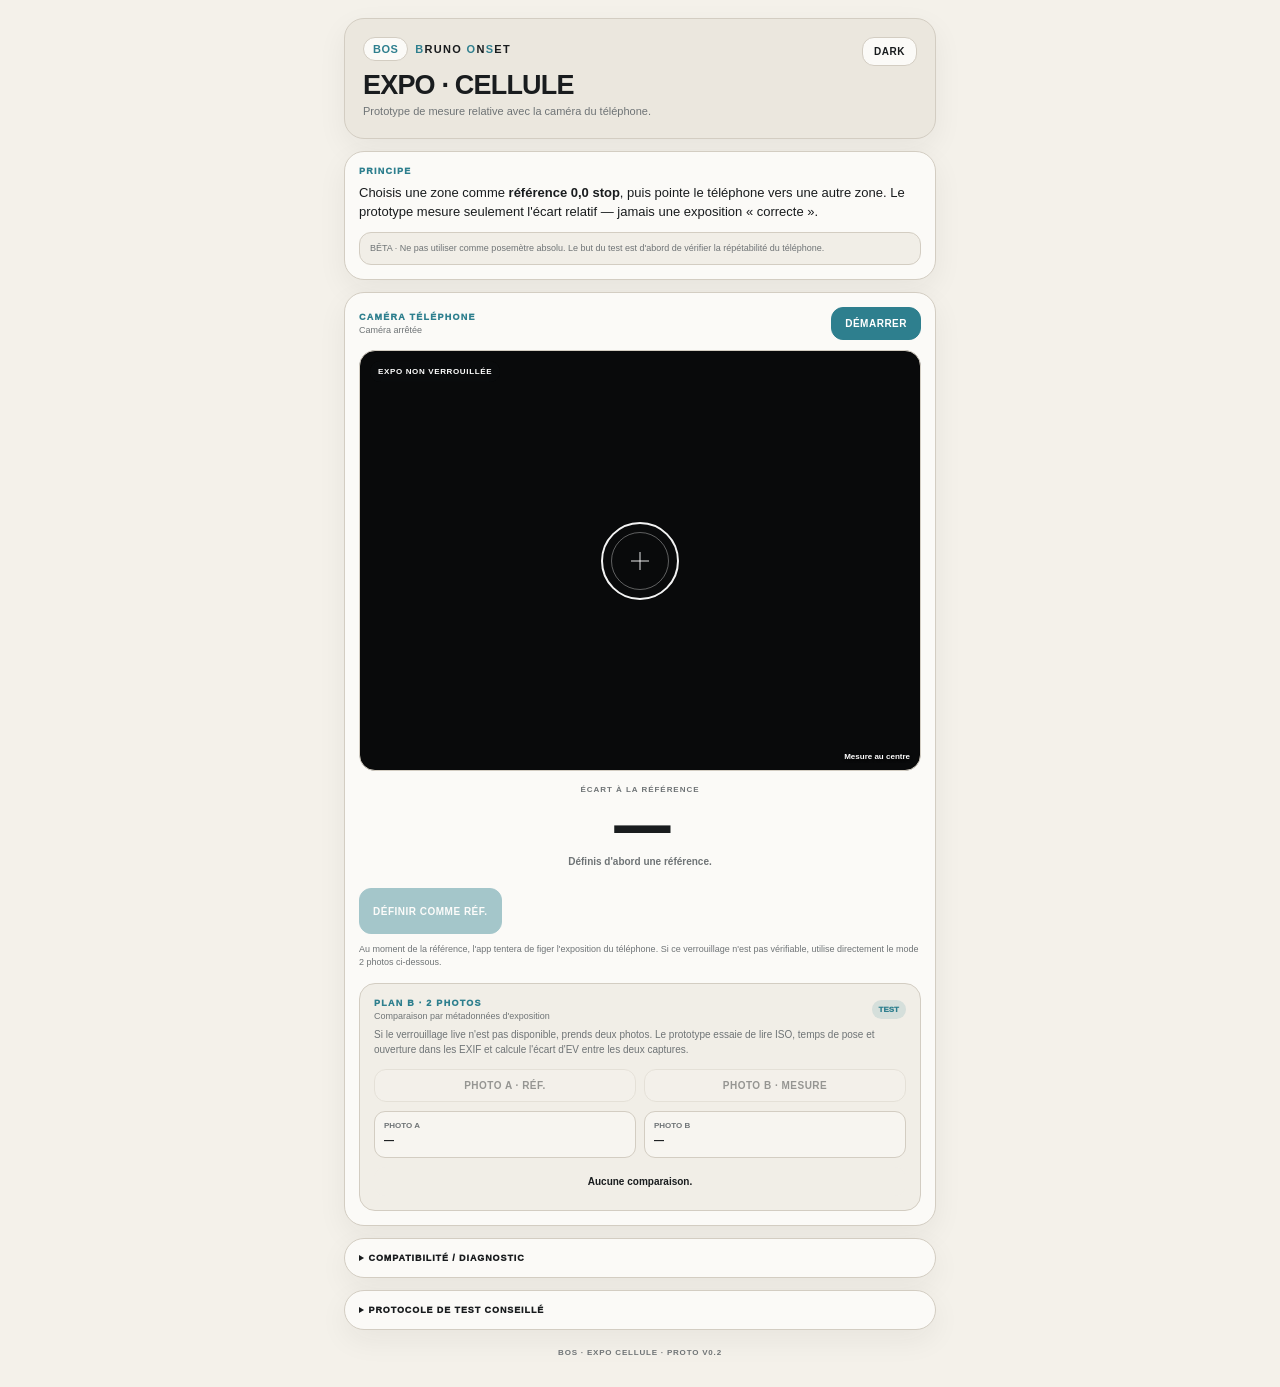
==== commit 5aa3ce51: "Add files via upload" ====
--- a/Cellule-test/index.html
+++ b/Cellule-test/index.html
@@ -10,7 +10,7 @@
   <title>BRUNO ONSET / EXPO — Cellule relative</title>
   <link rel="manifest" href="manifest.webmanifest" />
   <link rel="icon" href="icon-192.png" />
-  <link rel="stylesheet" href="style.css?v=0.1" />
+  <link rel="stylesheet" href="style.css?v=0.2" />
 </head>
 <body>
   <main class="app">
@@ -59,32 +59,31 @@
         <div id="ratioValue" class="ratio-value">Définis d'abord une référence.</div>
       </div>
 
-      <div class="action-grid">
+      <div class="initial-ref-wrap" id="initialRefWrap">
         <button id="referenceBtn" class="primary-btn large" type="button" disabled>DÉFINIR COMME RÉF.</button>
-        <button id="resetRefBtn" class="secondary-btn large" type="button" disabled>EFFACER RÉF.</button>
       </div>
 
-      <div id="liveModeNote" class="mode-note">Au moment de la référence, l'app tentera de figer l'exposition du téléphone. Si ce verrouillage n'est pas vérifiable, la mesure live sera désactivée.</div>
-    </section>
+      <div id="liveModeNote" class="mode-note">Au moment de la référence, l'app tentera de figer l'exposition du téléphone. Si ce verrouillage n'est pas vérifiable, utilise directement le mode 2 photos ci-dessous.</div>
 
-    <section class="panel photo-panel">
-      <div class="section-head compact">
-        <div>
-          <div class="kicker">PLAN B · 2 PHOTOS</div>
-          <div class="subtitle">Comparaison par métadonnées d'exposition</div>
+      <div class="embedded-photo-panel photo-panel">
+        <div class="section-head compact">
+          <div>
+            <div class="kicker">PLAN B · 2 PHOTOS</div>
+            <div class="subtitle">Comparaison par métadonnées d'exposition</div>
+          </div>
+          <span class="beta-pill">TEST</span>
         </div>
-        <span class="beta-pill">TEST</span>
+        <p class="small-copy">Si le verrouillage live n'est pas disponible, prends deux photos. Le prototype essaie de lire ISO, temps de pose et ouverture dans les EXIF et calcule l'écart d'EV entre les deux captures.</p>
+        <div class="photo-grid">
+          <button id="photoRefBtn" class="secondary-btn" type="button" disabled>PHOTO A · RÉF.</button>
+          <button id="photoMeasureBtn" class="secondary-btn" type="button" disabled>PHOTO B · MESURE</button>
+        </div>
+        <div class="photo-results">
+          <div><span>PHOTO A</span><strong id="photoAInfo">—</strong></div>
+          <div><span>PHOTO B</span><strong id="photoBInfo">—</strong></div>
+        </div>
+        <div id="photoDelta" class="photo-delta">Aucune comparaison.</div>
       </div>
-      <p class="small-copy">Si le verrouillage live n'est pas disponible, prends deux photos. Le prototype essaie de lire ISO, temps de pose et ouverture dans les EXIF et calcule l'écart d'EV entre les deux captures.</p>
-      <div class="photo-grid">
-        <button id="photoRefBtn" class="secondary-btn" type="button" disabled>PHOTO A · RÉF.</button>
-        <button id="photoMeasureBtn" class="secondary-btn" type="button" disabled>PHOTO B · MESURE</button>
-      </div>
-      <div class="photo-results">
-        <div><span>PHOTO A</span><strong id="photoAInfo">—</strong></div>
-        <div><span>PHOTO B</span><strong id="photoBInfo">—</strong></div>
-      </div>
-      <div id="photoDelta" class="photo-delta">Aucune comparaison.</div>
     </section>
 
     <details class="panel diagnostics-panel">
@@ -111,8 +110,8 @@
       </ol>
     </details>
 
-    <footer>BOS · EXPO CELLULE · PROTO V0.1</footer>
+    <footer>BOS · EXPO CELLULE · PROTO V0.2</footer>
   </main>
-  <script src="app.js?v=0.1"></script>
+  <script src="app.js?v=0.2"></script>
 </body>
 </html>
--- a/Cellule-test/style.css
+++ b/Cellule-test/style.css
@@ -11,3 +11,9 @@
 *{box-sizing:border-box}html{background:var(--bg)}body{margin:0;background:var(--bg);color:var(--text);font-family:Inter,ui-sans-serif,-apple-system,BlinkMacSystemFont,"Segoe UI",sans-serif}
 button,select{font:inherit}.app{max-width:620px;margin:0 auto;padding:calc(18px + env(safe-area-inset-top)) 14px calc(28px + env(safe-area-inset-bottom))}.brand-card,.panel{border:1px solid var(--line);border-radius:20px;background:var(--panel);box-shadow:var(--shadow)}
 .brand-card{background:var(--header);padding:18px;margin-bottom:12px}.brand-top{display:flex;align-items:flex-start;justify-content:space-between;gap:12px}.tool-eyebrow{display:flex;align-items:center;gap:7px;font-size:11px;letter-spacing:.12em;font-weight:850;white-space:nowrap}.eyebrow-logo{display:inline-flex;align-items:center;justify-content:center;min-width:40px;height:24px;padding:0 9px;border-radius:999px;background:var(--panel);border:1px solid var(--line);color:#2E7F8E;font-size:11px;font-weight:900;letter-spacing:.04em}.eyebrow-brand{font-weight:900}.bos-letter{color:#2E7F8E}h1{font-size:27px;line-height:1.05;margin:10px 0 5px;letter-spacing:-.03em;font-weight:900}.brand-card p{margin:0;color:var(--muted);font-size:11px;line-height:1.4}.ghost-btn,.secondary-btn,.primary-btn{border-radius:12px;border:1px solid var(--line);font-weight:900;letter-spacing:.05em;cursor:pointer}.ghost-btn{background:var(--panel);color:var(--text);padding:8px 11px;font-size:10px}.panel{padding:14px;margin-top:12px}.kicker{color:var(--accent);font-size:9px;font-weight:950;letter-spacing:.14em}.lead{font-size:13px;line-height:1.5;margin:7px 0 10px}.warning{padding:9px 10px;border-radius:12px;background:var(--panel2);color:var(--muted);font-size:9px;line-height:1.45;border:1px solid var(--line)}.section-head{display:flex;align-items:center;justify-content:space-between;gap:10px;margin-bottom:10px}.section-head.compact{margin-bottom:7px}.subtitle{margin-top:3px;color:var(--muted);font-size:9px}.primary-btn{background:var(--accent);border-color:var(--accent);color:white;padding:10px 13px;font-size:10px}.primary-btn.large,.secondary-btn.large{min-height:46px}.secondary-btn{background:var(--field);color:var(--text);padding:10px 12px;font-size:10px}.primary-btn:disabled,.secondary-btn:disabled{opacity:.42;cursor:default}.camera-select-wrap{display:block;margin:0 0 10px}.camera-select-wrap span{display:block;margin:0 0 5px 2px;color:var(--muted);font-size:8px;font-weight:900;letter-spacing:.1em}.camera-select-wrap select{width:100%;height:42px;border:1px solid var(--line);border-radius:12px;background:var(--field);color:var(--text);padding:0 10px;font-weight:800}.hidden{display:none!important}.viewer{position:relative;overflow:hidden;border-radius:16px;border:1px solid var(--line);background:#090A0B;aspect-ratio:4/3}.viewer video{width:100%;height:100%;display:block;object-fit:cover}.spot{position:absolute;left:50%;top:50%;width:78px;height:78px;transform:translate(-50%,-50%);border:2px solid rgba(255,255,255,.95);border-radius:50%;box-shadow:0 0 0 1px rgba(0,0,0,.35),0 0 0 9999px rgba(0,0,0,.04);pointer-events:none}.spot:before,.spot:after{content:"";position:absolute;background:rgba(255,255,255,.9);left:50%;top:50%;transform:translate(-50%,-50%)}.spot:before{width:18px;height:1px}.spot:after{height:18px;width:1px}.spot span{position:absolute;inset:8px;border:1px solid rgba(255,255,255,.35);border-radius:50%}.viewer-badge{position:absolute;left:10px;top:10px;padding:6px 8px;border-radius:999px;background:rgba(10,12,13,.7);color:white;font-size:8px;font-weight:900;letter-spacing:.08em;backdrop-filter:blur(8px)}.viewer-badge.ok{background:rgba(46,127,142,.88)}.viewer-badge.warn{background:rgba(168,91,67,.88)}.viewer-hint{position:absolute;right:10px;bottom:9px;color:white;font-size:8px;font-weight:800;text-shadow:0 1px 3px #000}.live-readout{text-align:center;padding:14px 6px 9px}.live-label{color:var(--muted);font-size:8px;font-weight:900;letter-spacing:.12em}.stop-value{font-size:54px;line-height:1;font-weight:950;letter-spacing:-.05em;margin:5px 0 3px}.ratio-value{color:var(--muted);font-size:10px;font-weight:700}.action-grid{display:grid;grid-template-columns:1fr 1fr;gap:8px}.mode-note{margin-top:9px;color:var(--muted);font-size:9px;line-height:1.45}.small-copy{margin:4px 0 10px;color:var(--muted);font-size:10px;line-height:1.45}.beta-pill{padding:5px 7px;border-radius:999px;background:var(--accent-soft);color:var(--accent);font-size:8px;font-weight:950}.photo-grid{display:grid;grid-template-columns:1fr 1fr;gap:8px}.photo-results{display:grid;grid-template-columns:1fr 1fr;gap:8px;margin-top:9px}.photo-results div{padding:9px;border-radius:11px;background:var(--field);border:1px solid var(--line)}.photo-results span{display:block;color:var(--muted);font-size:8px;font-weight:900}.photo-results strong{display:block;margin-top:4px;font-size:10px;line-height:1.35}.photo-delta{margin-top:9px;text-align:center;padding:9px;border-radius:11px;background:var(--panel2);font-size:10px;font-weight:900}.photo-delta.ok{color:var(--accent)}details summary{cursor:pointer;font-size:9px;font-weight:950;letter-spacing:.1em;color:var(--text)}.diag-grid{display:grid;grid-template-columns:1fr 1fr;gap:7px;margin-top:11px}.diag-grid div{padding:8px;border-radius:10px;background:var(--field);border:1px solid var(--line)}.diag-grid span{display:block;color:var(--muted);font-size:8px}.diag-grid strong{display:block;margin-top:3px;font-size:9px}pre{max-height:180px;overflow:auto;white-space:pre-wrap;word-break:break-word;font-size:8px;color:var(--muted);background:var(--panel2);border-radius:10px;padding:9px;margin:9px 0 0}.test-panel ol{padding-left:19px;margin:10px 0 0}.test-panel li{margin:6px 0;color:var(--muted);font-size:10px;line-height:1.45}footer{text-align:center;color:var(--muted);font-size:8px;font-weight:800;letter-spacing:.1em;padding:18px 0 2px}@media(max-width:390px){.app{padding-left:10px;padding-right:10px}.brand-card,.panel{border-radius:17px}.stop-value{font-size:48px}.action-grid,.photo-grid{grid-template-columns:1fr}.diag-grid{grid-template-columns:1fr}.spot{width:68px;height:68px}}
+
+/* V0.2 — PLAN B remonté sous la mesure live */
+.initial-ref-wrap{margin-top:12px}
+.initial-ref-wrap.hidden{display:none!important}
+.embedded-photo-panel{margin-top:14px;padding:14px;border:1px solid var(--line);border-radius:16px;background:var(--panel2)}
+.embedded-photo-panel .small-copy{margin-bottom:12px}
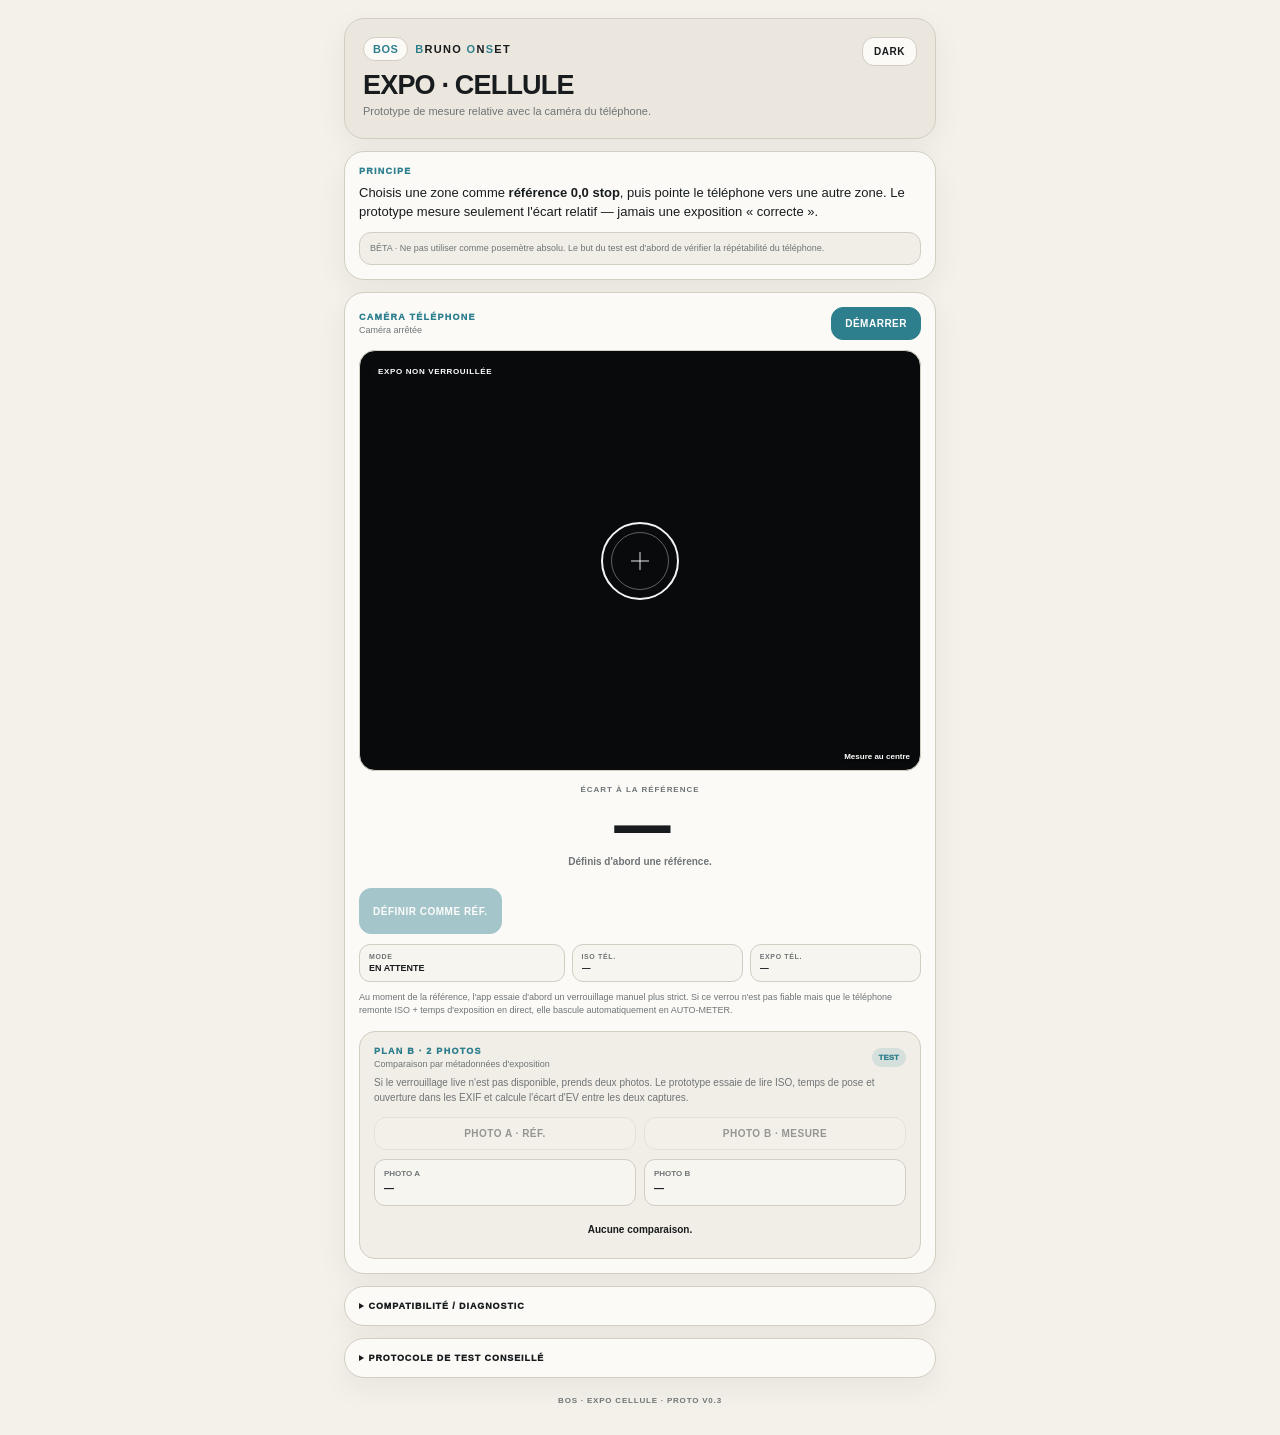
==== commit d4d20437: "Add files via upload" ====
--- a/Cellule-test/index.html
+++ b/Cellule-test/index.html
@@ -10,7 +10,7 @@
   <title>BRUNO ONSET / EXPO — Cellule relative</title>
   <link rel="manifest" href="manifest.webmanifest" />
   <link rel="icon" href="icon-192.png" />
-  <link rel="stylesheet" href="style.css?v=0.2" />
+  <link rel="stylesheet" href="style.css?v=0.3" />
 </head>
 <body>
   <main class="app">
@@ -63,7 +63,13 @@
         <button id="referenceBtn" class="primary-btn large" type="button" disabled>DÉFINIR COMME RÉF.</button>
       </div>
 
-      <div id="liveModeNote" class="mode-note">Au moment de la référence, l'app tentera de figer l'exposition du téléphone. Si ce verrouillage n'est pas vérifiable, utilise directement le mode 2 photos ci-dessous.</div>
+      <div class="meter-strip" id="meterStrip">
+        <div><span>MODE</span><strong id="meterMode">EN ATTENTE</strong></div>
+        <div><span>ISO TÉL.</span><strong id="meterIso">—</strong></div>
+        <div><span>EXPO TÉL.</span><strong id="meterTime">—</strong></div>
+      </div>
+
+      <div id="liveModeNote" class="mode-note">Au moment de la référence, l'app essaie d'abord un verrouillage manuel plus strict. Si ce verrou n'est pas fiable mais que le téléphone remonte ISO + temps d'exposition en direct, elle bascule automatiquement en AUTO-METER.</div>
 
       <div class="embedded-photo-panel photo-panel">
         <div class="section-head compact">
@@ -89,12 +95,13 @@
     <details class="panel diagnostics-panel">
       <summary>COMPATIBILITÉ / DIAGNOSTIC</summary>
       <div class="diag-grid">
-        <div><span>Mode exposition manuel</span><strong id="diagManual">—</strong></div>
-        <div><span>ISO contrôlable</span><strong id="diagIso">—</strong></div>
-        <div><span>Temps d'exposition contrôlable</span><strong id="diagTime">—</strong></div>
+        <div><span>Verrou manuel</span><strong id="diagManual">—</strong></div>
+        <div><span>ISO lu / contrôlable</span><strong id="diagIso">—</strong></div>
+        <div><span>Temps expo lu / contrôlable</span><strong id="diagTime">—</strong></div>
         <div><span>Balance des blancs verrouillable</span><strong id="diagWb">—</strong></div>
         <div><span>ImageCapture / photo</span><strong id="diagPhoto">—</strong></div>
         <div><span>Réglages lus</span><strong id="diagSettings">—</strong></div>
+        <div><span>Mode de mesure choisi</span><strong id="diagMeterMode">—</strong></div>
       </div>
       <pre id="diagRaw"></pre>
     </details>
@@ -104,14 +111,15 @@
       <ol>
         <li>Déploie le prototype en HTTPS et ouvre-le sur le téléphone.</li>
         <li>Pointe une surface uniforme, attends environ 1 seconde, puis fais <b>DÉFINIR COMME RÉF.</b></li>
+        <li>Le prototype choisit automatiquement <b>LOCK</b> si le verrouillage est fiable, sinon <b>AUTO-METER</b> si ISO + temps d'exposition sont lisibles.</li>
         <li>Sans changer de caméra du téléphone, pointe une seconde zone et note l'écart.</li>
         <li>Pour vérifier la précision, mesure idéalement la même surface sous deux niveaux de lumière connus, ou compare avec une cellule / une caméra de référence.</li>
         <li>Refais la mesure plusieurs fois : la répétabilité est plus importante que d'obtenir immédiatement le « bon » chiffre.</li>
       </ol>
     </details>
 
-    <footer>BOS · EXPO CELLULE · PROTO V0.2</footer>
+    <footer>BOS · EXPO CELLULE · PROTO V0.3</footer>
   </main>
-  <script src="app.js?v=0.2"></script>
+  <script src="app.js?v=0.3"></script>
 </body>
 </html>
--- a/Cellule-test/style.css
+++ b/Cellule-test/style.css
@@ -17,3 +17,11 @@
 .initial-ref-wrap.hidden{display:none!important}
 .embedded-photo-panel{margin-top:14px;padding:14px;border:1px solid var(--line);border-radius:16px;background:var(--panel2)}
 .embedded-photo-panel .small-copy{margin-bottom:12px}
+
+
+/* V0.3 — diagnostic AUTO-METER live */
+.meter-strip{display:grid;grid-template-columns:1.2fr 1fr 1fr;gap:7px;margin:10px 0 0}
+.meter-strip>div{padding:8px 9px;border:1px solid var(--line);border-radius:11px;background:var(--field);min-width:0}
+.meter-strip span{display:block;color:var(--muted);font-size:7px;font-weight:900;letter-spacing:.09em}
+.meter-strip strong{display:block;margin-top:3px;font-size:9px;white-space:nowrap;overflow:hidden;text-overflow:ellipsis}
+@media(max-width:390px){.meter-strip{grid-template-columns:1fr 1fr}.meter-strip>div:first-child{grid-column:1/-1}}
